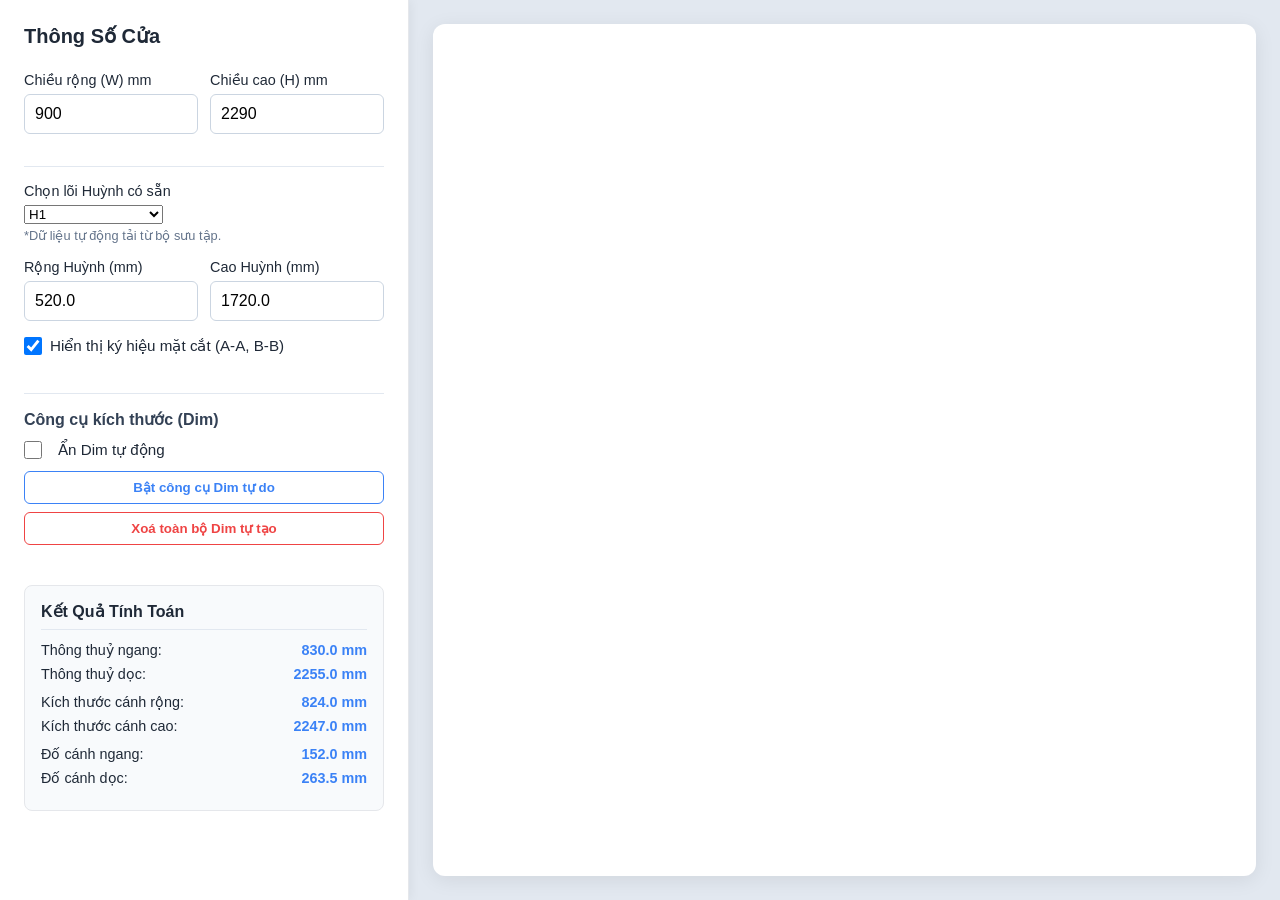
==== index.html @ 8b297b93 "Fix ReferenceError: drawDimGlobal is not defined" ====
<!DOCTYPE html>
<html lang="vi">
<head>
    <meta charset="UTF-8">
    <meta name="viewport" content="width=device-width, initial-scale=1.0">
    <title>Parametric 2D Door Drawing</title>
    <link rel="stylesheet" href="index.css">
</head>
<body>

    <div class="sidebar">
        <h1>Thông Số Cửa</h1>
        
        <div class="view-toggle" style="display: none;">
        </div>

        <div class="form-row">
            <div class="form-group">
                <label for="inputW">Chiều rộng (W) mm</label>
                <input type="number" id="inputW" value="900" min="500" max="2000" step="1">
            </div>
            <div class="form-group">
                <label for="inputH">Chiều cao (H) mm</label>
                <input type="number" id="inputH" value="2290" min="1800" max="3000" step="1">
            </div>
        </div>

        <hr style="border: 0; border-top: 1px solid #e2e8f0; margin: 16px 0;">
        
        <div class="form-group">
            <label for="selectFile">Chọn lõi Huỳnh có sẵn</label>
            <select id="selectFile">
                <option value="">-- Chọn lõi Huỳnh --</option>
            </select>
            <small style="color: #64748b; font-size: 0.8rem; display: block; margin-top: 4px;">
                *Dữ liệu tự động tải từ bộ sưu tập.
            </small>
        </div>

        <div class="form-row">
            <div class="form-group">
                <label for="inputHuynhW">Rộng Huỳnh (mm)</label>
                <input type="number" id="inputHuynhW" value="520" step="0.1">
            </div>
            <div class="form-group">
                <label for="inputHuynhH">Cao Huỳnh (mm)</label>
                <input type="number" id="inputHuynhH" value="1720" step="0.1">
            </div>
        </div>

        <div class="form-group">
            <label class="checkbox-label">
                <input type="checkbox" id="showSections" checked onchange="drawDoor()">
                Hiển thị ký hiệu mặt cắt (A-A, B-B)
            </label>
        </div>

        <div style="margin-top: 16px; border-top: 1px solid #e2e8f0; padding-top: 16px; margin-bottom: 16px;">
            <h3 style="margin-top: 0; font-size: 1rem; margin-bottom: 12px; color: #334155;">Công cụ kích thước (Dim)</h3>
            <div class="form-group" style="margin-bottom: 12px;">
                <label class="checkbox-label" style="display: flex; align-items: center; font-weight: normal;">
                    <input type="checkbox" id="hideAutoDim" onchange="drawDoor()" style="width: auto; margin-right: 8px;">
                    Ẩn Dim tự động
                </label>
            </div>
            <button id="btnDim" onclick="toggleDimMode()" style="width: 100%; padding: 8px; background: white; border: 1px solid var(--primary); color: var(--primary); border-radius: 6px; font-weight: 600; cursor: pointer; margin-bottom: 8px; transition: all 0.2s;">
                Bật công cụ Dim tự do
            </button>
            <button onclick="clearCustomDims()" style="width: 100%; padding: 8px; background: white; border: 1px solid #ef4444; color: #ef4444; border-radius: 6px; font-weight: 600; cursor: pointer; transition: all 0.2s;">
                Xoá toàn bộ Dim tự tạo
            </button>
            <small id="dimStatusText" style="display: none; color: #ef4444; margin-top: 8px; line-height: 1.4;">* Đang ở chế độ Dim.<br/>Tạm khóa kéo bản vẽ (Pan).<br/>Chuột lăn để Zoom bình thường.</small>
        </div>

        <div class="result-panel">
            <h3>Kết Quả Tính Toán</h3>
            
            <div class="result-item">
                <span>Thông thuỷ ngang:</span>
                <span id="resThongThuyW" class="result-value">-</span>
            </div>
            <div class="result-item" style="margin-bottom: 12px;">
                <span>Thông thuỷ dọc:</span>
                <span id="resThongThuyH" class="result-value">-</span>
            </div>

            <div class="result-item">
                <span>Kích thước cánh rộng:</span>
                <span id="resLeafW" class="result-value">-</span>
            </div>
            <div class="result-item" style="margin-bottom: 12px;">
                <span>Kích thước cánh cao:</span>
                <span id="resLeafH" class="result-value">-</span>
            </div>

            <div class="result-item">
                <span>Đố cánh ngang:</span>
                <span id="resDoNgang" class="result-value">-</span>
            </div>
            <div class="result-item">
                <span>Đố cánh dọc:</span>
                <span id="resDoDoc" class="result-value">-</span>
            </div>
        </div>
    </div>

    <div class="main-content">
        <div class="canvas-container">
            <svg id="doorSvg" xmlns="http://www.w3.org/2000/svg">
                <!-- SVG Content generated by JS -->
            </svg>
            
            <!-- Vùng ẩn để đo đạc bounding box của file SVG vừa upload -->
            <div id="hiddenSvgContainer">
                <svg id="measureSvg" xmlns="http://www.w3.org/2000/svg"></svg>
            </div>
        </div>
    </div>

    <script src="svgData.js"></script>
    <script>
        const CONSTANTS = {
            frameTop: 35,    
            frameSide: 35,
            leafGap: 3,
            paddingX: 200,
            paddingY: 200,
            frameDepth: 130,
            leafDepth: 50
        };

        let khungProcessedSvg = '';
        if (typeof svgData !== 'undefined' && svgData['KHUNG.svg']) {
            const text = decodeBase64Utf8(svgData['KHUNG.svg']);
            const parser = new DOMParser();
            const doc = parser.parseFromString(text, "image/svg+xml");
            const paths = doc.querySelectorAll('path');
            paths.forEach(p => {
                let d = p.getAttribute('d');
                if (d) {
                    khungProcessedSvg += `<path d="${d}" fill="none" stroke="#0ea5e9" stroke-width="1.5" vector-effect="non-scaling-stroke"/>\n`;
                }
            });
        }

        let currentPanelSvgContent = '';
        let originalBoundingBox = { x: 0, y: 0, width: 0, height: 0 };

        const drawDimGlobal = (x1, y1, x2, y2, text, textOffset, vertical = false) => {
            const tick = 10;
            let html = `<line class="dim-line" x1="${x1}" y1="${y1}" x2="${x2}" y2="${y2}" />`;
            if (vertical) {
                html += `<line class="dim-line" x1="${x1 - tick}" y1="${y1}" x2="${x1 + tick}" y2="${y1}" />`;
                html += `<line class="dim-line" x1="${x2 - tick}" y1="${y2}" x2="${x2 + tick}" y2="${y2}" />`;
                html += `<text class="dim-text-red" x="${x1 + textOffset}" y="${(y1 + y2)/2}" transform="rotate(-90 ${x1 + textOffset},${(y1 + y2)/2})">${text}</text>`;
            } else {
                html += `<line class="dim-line" x1="${x1}" y1="${y1 - tick}" x2="${x1}" y2="${y1 + tick}" />`;
                html += `<line class="dim-line" x1="${x2}" y1="${y2 - tick}" x2="${x2}" y2="${y2 + tick}" />`;
                html += `<text class="dim-text-red" x="${(x1 + x2)/2}" y="${y1 + textOffset}">${text}</text>`;
            }
            return html;
        };

        function decodeBase64Utf8(base64) {
            const binaryString = atob(base64);
            const bytes = new Uint8Array(binaryString.length);
            for (let i = 0; i < binaryString.length; i++) {
                bytes[i] = binaryString.charCodeAt(i);
            }
            return new TextDecoder('utf-8').decode(bytes);
        }

        const selectFile = document.getElementById('selectFile');
        if (typeof svgData !== 'undefined') {
            const sortedKeys = Object.keys(svgData).sort();
            for (let filename of sortedKeys) {
                if (filename === 'KHUNG.svg') continue; // Bỏ qua biên dạng khuôn, không nạp vào danh sách lõi
                const option = document.createElement('option');
                option.value = filename;
                option.textContent = filename.replace(/\.svg$/i, '');
                selectFile.appendChild(option);
            }
        }

        selectFile.addEventListener('change', function() {
            const filename = this.value;
            if (!filename || !svgData[filename]) return;

            const text = decodeBase64Utf8(svgData[filename]);
            const parser = new DOMParser();
            const doc = parser.parseFromString(text, "image/svg+xml");
            const svgNode = doc.querySelector('svg');
            
            if (svgNode) {
                currentPanelSvgContent = svgNode.innerHTML;
                
                const measureSvg = document.getElementById('measureSvg');
                measureSvg.innerHTML = currentPanelSvgContent;
                
                try {
                    const gElement = measureSvg.querySelector('g') || measureSvg;
                    const bbox = gElement.getBBox();
                        if (bbox && bbox.width > 0 && bbox.height > 0) {
                            originalBoundingBox = {
                                x: bbox.x,
                                y: bbox.y,
                                width: bbox.width,
                                height: bbox.height
                            };
                        }
                    } catch(err) {
                        console.warn("Lỗi tính bbox:", err);
                    }

                    let filenameWithoutExt = filename.replace(/\.svg$/i, '').trim();
                    let upperName = filenameWithoutExt.toUpperCase();
                    let parsedW = null;
                    let parsedH = null;

                    const matchWxH = filenameWithoutExt.match(/(\d+)\s*x\s*(\d+)/i);
                    
                    if (matchWxH) {
                        parsedW = parseFloat(matchWxH[1]);
                        parsedH = parseFloat(matchWxH[2]);
                    } else {
                        const dict = {
                            'H1 PHAY': { w: 260, h: 1720 },
                            'H1':      { w: 520, h: 1720 },
                            'H2':      { w: 520, h: 1720 },
                            'H3':      { w: 520, h: 1720 },
                            'H4':      { w: 520, h: 1720 },
                            'H4 PHAY': { w: 420, h: 1720 },
                            'H5':      { w: 520, h: 1720 },
                            'H6':      { w: 260, h: 1720 },
                            'H7':      { w: 520, h: 1720 },
                            'H8':      { w: 520, h: 1720 },
                            'TĐ':      { w: 520, h: 1720 }
                        };
                        
                        if (dict[upperName]) {
                            parsedW = dict[upperName].w;
                            parsedH = dict[upperName].h;
                        }
                        else if (upperName.startsWith('H9')) {
                            const matchW = upperName.match(/_(\d+)/) || upperName.match(/\s(\d+)/);
                            if (matchW) {
                                parsedW = parseFloat(matchW[1]);
                                parsedH = 1720;
                            }
                        }
                        
                        if (parsedW === null || parsedH === null) {
                            parsedW = originalBoundingBox.width;
                            parsedH = originalBoundingBox.height;
                        }
                    }

                    document.getElementById('inputHuynhW').value = parsedW.toFixed(1);
                    document.getElementById('inputHuynhH').value = parsedH.toFixed(1);

                    drawDoor();
                }
        });

        doorSvg.addEventListener('mousedown', (e) => {
            if (isDimMode) {
                const pt = getSvgPoint(e);
                if (dimState === 0) {
                    p1 = {x: pt.x, y: pt.y};
                    dimState = 1;
                } else if (dimState === 1) {
                    p2 = {x: pt.x, y: pt.y};
                    dimState = 2;
                } else if (dimState === 2) {
                    const ptOffset = getSvgPoint(e);
                    const isVertical = Math.abs(p2.y - p1.y) >= Math.abs(p2.x - p1.x);
                    let measuredValue = isVertical ? Math.abs(p2.y - p1.y) : Math.abs(p2.x - p1.x);
                    measuredValue = Math.round(measuredValue * 10) / 10;

                    const userText = prompt("Nhập nội dung hiển thị (để trống để dùng kích thước chuẩn):", measuredValue);
                    if (userText !== null) {
                        const finalTxt = userText.trim() === "" ? measuredValue.toString() : userText;
                        let offsetValue;
                        if (isVertical) {
                            const lineX = (p1.x + p2.x)/2;
                            offsetValue = ptOffset.x - lineX;
                        } else {
                            const lineY = (p1.y + p2.y)/2;
                            offsetValue = ptOffset.y - lineY;
                        }

                        customDims.push({
                            x1: p1.x, y1: p1.y,
                            x2: p2.x, y2: p2.y,
                            text: finalTxt,
                            textOffset: offsetValue,
                            vertical: isVertical
                        });
                        localStorage.setItem('customDims', JSON.stringify(customDims));
                    }
                    
                    dimState = 0;
                    drawDoor(); 
                }
                return;
            }

            isPanning = true;
            startPanX = e.clientX;
            startPanY = e.clientY;
            doorSvg.style.cursor = 'grabbing';
        });

        doorSvg.addEventListener('mousemove', (e) => {
            if (isDimMode) {
                if (dimState === 1) {
                    const pt = getSvgPoint(e);
                    drawDoor(true);
                    const tempHtml = `<line x1="${p1.x}" y1="${p1.y}" x2="${pt.x}" y2="${pt.y}" stroke="#ef4444" stroke-width="1.5" stroke-dasharray="5,5"/>`;
                    doorSvg.insertAdjacentHTML('beforeend', tempHtml);
                } else if (dimState === 2) {
                    const pt = getSvgPoint(e);
                    const isVertical = Math.abs(p2.y - p1.y) >= Math.abs(p2.x - p1.x);
                    let measuredValue = isVertical ? Math.abs(p2.y - p1.y) : Math.abs(p2.x - p1.x);
                    measuredValue = Math.round(measuredValue * 10) / 10;
                    
                    let offsetValue;
                    if (isVertical) {
                        const lineX = (p1.x + p2.x)/2;
                        offsetValue = pt.x - lineX;
                    } else {
                        const lineY = (p1.y + p2.y)/2;
                        offsetValue = pt.y - lineY;
                    }
                    
                    drawDoor(true);
                    const tempHtml = drawDimGlobal(p1.x, p1.y, p2.x, p2.y, measuredValue, offsetValue, isVertical);
                    doorSvg.insertAdjacentHTML('beforeend', tempHtml);
                }
                return;
            }

            if (!isPanning) return;
            e.preventDefault();
            const rect = doorSvg.getBoundingClientRect();
            const ratio = Math.max(vbW / rect.width, vbH / rect.height);
            const dx = (e.clientX - startPanX) * ratio;
            const dy = (e.clientY - startPanY) * ratio;
            
            vbX -= dx;
            vbY -= dy;
            doorSvg.setAttribute('viewBox', `${vbX} ${vbY} ${vbW} ${vbH}`);
            
            startPanX = e.clientX;
            startPanY = e.clientY;
        });

        window.addEventListener('mouseup', () => {
            if (isPanning) {
                isPanning = false;
                doorSvg.style.cursor = 'grab';
            }
        });

        doorSvg.addEventListener('wheel', (e) => {
            e.preventDefault();
            const zoomSensitivity = 0.1;
            const delta = e.deltaY > 0 ? 1 : -1; 
            
            const rect = doorSvg.getBoundingClientRect();
            const ratio = Math.max(vbW / rect.width, vbH / rect.height);
            
            const mouseX = vbX + (e.clientX - rect.left) * ratio;
            const mouseY = vbY + (e.clientY - rect.top) * ratio;
            
            const zoomFactor = 1 + delta * zoomSensitivity;
            const newVbW = vbW * zoomFactor;
            const newVbH = vbH * zoomFactor;
            
            if (newVbW > 100 && newVbW < 20000) {
                vbX = mouseX - (mouseX - vbX) * zoomFactor;
                vbY = mouseY - (mouseY - vbY) * zoomFactor;
                vbW = newVbW;
                vbH = newVbH;
                doorSvg.setAttribute('viewBox', `${vbX} ${vbY} ${vbW} ${vbH}`);
            }
        }, { passive: false });

        doorSvg.addEventListener('dblclick', () => {
            const W = parseFloat(document.getElementById('inputW').value) || 0;
            const H = parseFloat(document.getElementById('inputH').value) || 0;
            const canvasW = W + CONSTANTS.paddingX * 2 + 400 + CONSTANTS.frameDepth;
            const canvasH = H + CONSTANTS.paddingY * 2 + 400 + CONSTANTS.frameDepth;
            vbX = 0;
            vbY = 0;
            vbW = canvasW;
            vbH = canvasH;
            doorSvg.setAttribute('viewBox', `${vbX} ${vbY} ${vbW} ${vbH}`);
        });

        function drawDoor(isPreview = false) {
            const W = parseFloat(document.getElementById('inputW').value) || 0;
            const H = parseFloat(document.getElementById('inputH').value) || 0;
            const huynhWidth = parseFloat(document.getElementById('inputHuynhW').value) || 0;
            const huynhHeight = parseFloat(document.getElementById('inputHuynhH').value) || 0;
            const hideAutoDim = document.getElementById('hideAutoDim')?.checked;

            if (W <= 0 || H <= 0 || huynhWidth <= 0 || huynhHeight <= 0) return;

            const { frameTop, frameSide, leafGap, paddingX, paddingY } = CONSTANTS;

            const thongThuyW = W - (frameSide * 2);
            const thongThuyH = H - frameTop;
            
            const leafW = thongThuyW - (leafGap * 2);
            const leafH = thongThuyH - leafGap - 5; 
            
            const doCanhNgang = (leafW - huynhWidth) / 2;
            const doCanhDoc = (leafH - huynhHeight) / 2;

            document.getElementById('resThongThuyW').innerText = thongThuyW.toFixed(1) + ' mm';
            document.getElementById('resThongThuyH').innerText = thongThuyH.toFixed(1) + ' mm';
            document.getElementById('resLeafW').innerText = leafW.toFixed(1) + ' mm';
            document.getElementById('resLeafH').innerText = leafH.toFixed(1) + ' mm';
            document.getElementById('resDoNgang').innerText = doCanhNgang.toFixed(1) + ' mm';
            document.getElementById('resDoDoc').innerText = doCanhDoc.toFixed(1) + ' mm';

            const svg = document.getElementById('doorSvg');
            if(!isPreview) svg.innerHTML = '';
            
            const startX = paddingX;
            const startY = paddingY;
            let content = '';

            let bboxW = originalBoundingBox.width;
            let bboxH = originalBoundingBox.height;
            if (bboxW === 0 || bboxH === 0) {
                bboxW = 221.29; 
                bboxH = 722.324; 
            }
            
            const scaleX = huynhWidth / bboxW;
            const scaleY = huynhHeight / bboxH;
            
            const leafX = startX + frameSide + leafGap;
            const leafY = startY + frameTop + leafGap;
            const h1TargetX = leafX + doCanhNgang;
            const h1TargetY = leafY + doCanhDoc;

                content += `<rect class="door-fill" x="${startX}" y="${startY}" width="${frameSide}" height="${H}" />`;
                content += `<rect class="door-fill" x="${startX + W - frameSide}" y="${startY}" width="${frameSide}" height="${H}" />`;
                content += `<rect class="door-fill" x="${startX + frameSide}" y="${startY}" width="${W - frameSide * 2}" height="${frameTop}" />`;

                content += `<rect class="door-fill" x="${leafX}" y="${leafY}" width="${leafW}" height="${leafH}" />`;

                content += `
                    <g class="panel-core" transform="translate(${h1TargetX}, ${h1TargetY}) scale(${scaleX}, ${scaleY}) translate(${-originalBoundingBox.x}, ${-originalBoundingBox.y})">
                        ${currentPanelSvgContent}
                    </g>
                `;

                const drawDimBlue = (x1, y1, x2, y2, text, textX, textY, horizontal = true) => {
                    const tickLen = 10;
                    let t1x1, t1y1, t1x2, t1y2, t2x1, t2y1, t2x2, t2y2;
                    if(horizontal) {
                        t1x1 = x1; t1y1 = y1 - tickLen; t1x2 = x1; t1y2 = y1 + tickLen;
                        t2x1 = x2; t2y1 = y2 - tickLen; t2x2 = x2; t2y2 = y2 + tickLen;
                    } else {
                        t1x1 = x1 - tickLen; t1y1 = y1; t1x2 = x1 + tickLen; t1y2 = y1;
                        t2x1 = x2 - tickLen; t2y1 = y2; t2x2 = x2 + tickLen; t2y2 = y2;
                    }
                    
                    return `
                        <line class="dim-line-blue" x1="${x1}" y1="${y1}" x2="${x2}" y2="${y2}" />
                        <line class="dim-line-blue" x1="${t1x1}" y1="${t1y1}" x2="${t1x2}" y2="${t1y2}" />
                        <line class="dim-line-blue" x1="${t2x1}" y1="${t2y1}" x2="${t2x2}" y2="${t2y2}" />
                        <rect x="${textX - 30}" y="${textY - 15}" width="60" height="30" fill="white" opacity="0.9" rx="4"/>
                        <text class="dim-text-blue" x="${textX}" y="${textY}">${text}</text>
                    `;
                };

            if (!hideAutoDim) {
                const dimOffset = 50;
                content += `
                    <line class="dim-line" x1="${startX}" y1="${startY - dimOffset - 10}" x2="${startX}" y2="${startY}" />
                    <line class="dim-line" x1="${startX + W}" y1="${startY - dimOffset - 10}" x2="${startX + W}" y2="${startY}" />
                    <line class="dim-line" x1="${startX}" y1="${startY - dimOffset}" x2="${startX + W}" y2="${startY - dimOffset}" />
                    <text class="dim-text-red" x="${startX + W/2}" y="${startY - dimOffset - 10}">W = ${W}</text>
                `;

                content += `
                    <line class="dim-line" x1="${startX - dimOffset - 10}" y1="${startY}" x2="${startX}" y2="${startY}" />
                    <line class="dim-line" x1="${startX - dimOffset - 10}" y1="${startY + H}" x2="${startX}" y2="${startY + H}" />
                    <line class="dim-line" x1="${startX - dimOffset}" y1="${startY}" x2="${startX - dimOffset}" y2="${startY + H}" />
                    <text class="dim-text-red" x="${startX - dimOffset - 25}" y="${startY + H/2}" transform="rotate(-90 ${startX - dimOffset - 25},${startY + H/2})">H = ${H}</text>
                `;
            }

                const cy = leafY + leafH/2;
                content += drawDimBlue(
                    leafX, cy, 
                    leafX + doCanhNgang, cy, 
                    doCanhNgang.toFixed(1), 
                    leafX + doCanhNgang/2, cy,
                    true
                );

                content += drawDimBlue(
                    leafX + leafW - doCanhNgang, cy, 
                    leafX + leafW, cy, 
                    doCanhNgang.toFixed(1), 
                    leafX + leafW - doCanhNgang/2, cy,
                    true
                );

                const cx = leafX + leafW/2;
                content += drawDimBlue(
                    cx, leafY, 
                    cx, leafY + doCanhDoc, 
                    doCanhDoc.toFixed(1), 
                    cx, leafY + doCanhDoc/2,
                    false
                );

                content += drawDimBlue(
                    cx, leafY + leafH - doCanhDoc, 
                    cx, leafY + leafH, 
                    doCanhDoc.toFixed(1), 
                    cx, leafY + leafH - doCanhDoc/2,
                    false
                );

                // TÙY CHỌN VẼ KÝ HIỆU MẶT CẮT (A-A, B-B)
                const showSections = document.getElementById('showSections') ? document.getElementById('showSections').checked : false;
                if (showSections) {
                    const vCutX = startX + W * 0.35; // Cắt dọc ở 35% từ bên trái (cắt qua phần cánh và huỳnh)
                    const vCutY1 = startY - 40;
                    const vCutY2 = startY + H + 40;
                    
                    const hCutY = startY + H * 0.5; // Cắt ngang chính giữa cửa
                    const hCutX1 = startX - 100; // Để vượt ra ngoài đường kích thước H (-60)
                    const hCutX2 = startX + W + 60;

                    content += `
                        <!-- Dường cắt dọc (A-A) -->
                        <line class="section-line" x1="${vCutX}" y1="${vCutY1}" x2="${vCutX}" y2="${vCutY2}" />
                        
                        <!-- Mũi tên trên (cắt dọc) -->
                        <line class="section-line-solid" x1="${vCutX}" y1="${vCutY1}" x2="${vCutX}" y2="${vCutY1 + 20}" />
                        <line class="section-line-solid" x1="${vCutX}" y1="${vCutY1}" x2="${vCutX - 35}" y2="${vCutY1}" />
                        <polygon class="section-arrow" points="${vCutX-35},${vCutY1} ${vCutX-20},${vCutY1-6} ${vCutX-20},${vCutY1+6}" />
                        <text class="section-text" x="${vCutX-15}" y="${vCutY1-15}">A</text>
                        
                        <!-- Mũi tên dưới (cắt dọc) -->
                        <line class="section-line-solid" x1="${vCutX}" y1="${vCutY2}" x2="${vCutX}" y2="${vCutY2 - 20}" />
                        <line class="section-line-solid" x1="${vCutX}" y1="${vCutY2}" x2="${vCutX - 35}" y2="${vCutY2}" />
                        <polygon class="section-arrow" points="${vCutX-35},${vCutY2} ${vCutX-20},${vCutY2-6} ${vCutX-20},${vCutY2+6}" />
                        <text class="section-text" x="${vCutX-15}" y="${vCutY2+30}">A</text>

                        <!-- Đường cắt ngang (B-B) -->
                        <line class="section-line" x1="${hCutX1}" y1="${hCutY}" x2="${hCutX2}" y2="${hCutY}" />
                        
                        <!-- Mũi tên trái (cắt ngang) -->
                        <line class="section-line-solid" x1="${hCutX1}" y1="${hCutY}" x2="${hCutX1 + 20}" y2="${hCutY}" />
                        <line class="section-line-solid" x1="${hCutX1}" y1="${hCutY}" x2="${hCutX1}" y2="${hCutY + 35}" />
                        <polygon class="section-arrow" points="${hCutX1},${hCutY+35} ${hCutX1-6},${hCutY+20} ${hCutX1+6},${hCutY+20}" />
                        <text class="section-text" x="${hCutX1-20}" y="${hCutY+20}">B</text>
                        
                        <!-- Mũi tên phải (cắt ngang) -->
                        <line class="section-line-solid" x1="${hCutX2}" y1="${hCutY}" x2="${hCutX2 - 20}" y2="${hCutY}" />
                        <line class="section-line-solid" x1="${hCutX2}" y1="${hCutY}" x2="${hCutX2}" y2="${hCutY + 35}" />
                        <polygon class="section-arrow" points="${hCutX2},${hCutY+35} ${hCutX2-6},${hCutY+20} ${hCutX2+6},${hCutY+20}" />
                        <text class="section-text" x="${hCutX2+20}" y="${hCutY+20}">B</text>
                    `;
                }
            
            // Vẽ thêm 2 mặt cắt bên cạnh và bên dưới
            content += drawSections(W, H, hideAutoDim);

            // Vẽ Custom Dims
            for (let dim of customDims) {
                content += drawDimGlobal(dim.x1, dim.y1, dim.x2, dim.y2, dim.text, dim.textOffset, dim.vertical);
            }

            // Chỉ cập nhật viewBox nếu không phải đang vẽ preview Dim
            if (!isPreview) {
                const canvasW = W + CONSTANTS.paddingX * 2 + 400 + CONSTANTS.frameDepth;
                const canvasH = H + CONSTANTS.paddingY * 2 + 400 + CONSTANTS.frameDepth;
                
                if (vbW === 0 || vbH === 0) {
                    vbX = 0;
                    vbY = 0;
                    vbW = canvasW;
                    vbH = canvasH;
                }
                svg.setAttribute('viewBox', `${vbX} ${vbY} ${vbW} ${vbH}`);
            }
            svg.innerHTML = content;
        }

        function drawSections(W, H, hideAutoDim) {
            let content = '';
            
            const t = 1.5; 
            const fW = CONSTANTS.frameSide; 
            const fT = CONSTANTS.frameTop;  
            const fD = CONSTANTS.frameDepth; 
            const gap = CONSTANTS.leafGap; 
            const leafD = CONSTANTS.leafDepth; 
            const bottomGap = 5; 

            // Thông số tính toán từ KHUNG.svg
            const fW_front = 22.26; // Độ dày mép trong mặt trước
            const rD = 74.69; // Chiều sâu hèm từ mặt sau
            const rW = 12.74; // Độ sâu bậc hèm (rabbet step)

            const getFramePath = (x, y, mode) => {
                const scaleX = fD / 4.494;
                const scaleY = fW / 1.676;
                const origX = 145.911;
                const origY = 398.236;
                
                let matrix = '';
                if (mode === 'left') {
                    matrix = `matrix(0, ${scaleX}, ${scaleY}, 0, ${x}, ${y})`;
                } else if (mode === 'right') {
                    matrix = `matrix(0, ${scaleX}, ${-scaleY}, 0, ${x + fW}, ${y})`;
                } else if (mode === 'top') {
                    matrix = `matrix(${scaleX}, 0, 0, ${scaleY}, ${x}, ${y})`;
                }
                
                return `<g transform="${matrix} translate(${-origX}, ${-origY})">${khungProcessedSvg}</g>`;
            };

            const getHollowRect = (x, y, w, h) => {
                let html = '';
                html += `<rect x="${x}" y="${y}" width="${w}" height="${h}" fill="#f8fafc" stroke="#0ea5e9" stroke-width="1.5"/>`;
                html += `<rect x="${x+t}" y="${y+t}" width="${w-2*t}" height="${h-2*t}" fill="none" stroke="#0ea5e9" stroke-width="1.5"/>`;
                return html;
            };

            // --- BẢN VẼ MẶT CẮT NGANG (B-B) (Hình chiếu bằng) ---
            const startX = CONSTANTS.paddingX;
            const startY = CONSTANTS.paddingY + H + 250;
            
            // Khuôn trái
            content += getFramePath(startX, startY, 'left');
            // Khuôn phải
            content += getFramePath(startX + W - fW, startY, 'right');
            
            // Cánh
            // Mép mặt trước của khuôn là fW_front. Khoảng cách (gap) 3mm tính từ fW_front.
            const leafX = startX + fW_front + gap;
            const leafW = W - fW_front*2 - gap*2;
            const leafY = startY + fD - leafD; // Cánh phẳng với mặt trước khuôn (y + fD)
            content += getHollowRect(leafX, leafY, leafW, leafD);

            // Dim Mặt cắt ngang
            if (!hideAutoDim) {
                content += drawDimGlobal(startX, startY - 30, startX + W, startY - 30, W, -15);
                content += drawDimGlobal(startX + fW, startY + fD + 30, startX + W - fW, startY + fD + 30, (W - fW*2).toFixed(1), 15); // Thông thuỷ
                content += drawDimGlobal(leafX, leafY + leafD + 60, leafX + leafW, leafY + leafD + 60, leafW.toFixed(1), 15); // Chiều rộng cánh
            }

            // --- BẢN VẼ MẶT CẮT DỌC (A-A) (Hình chiếu cạnh) ---
            const vStartX = CONSTANTS.paddingX + W + 250;
            const vStartY = CONSTANTS.paddingY; 

            // Khuôn trên
            content += getFramePath(vStartX, vStartY, 'top');
            
            // Cánh
            const vLeafY = vStartY + fW_front + gap;
            const vLeafH = H - fW_front - gap - bottomGap; // Trừ khe hở dưới chân 5mm
            const vLeafX = vStartX + fD - leafD; // Bằng mặt khuôn phía trước
            content += getHollowRect(vLeafX, vLeafY, leafD, vLeafH);

            // Nền đất
            content += `<line x1="${vStartX - 50}" y1="${vStartY + H}" x2="${vStartX + fD + 50}" y2="${vStartY + H}" stroke="#94a3b8" stroke-width="3"/>`;

            // Dim Mặt cắt dọc
            if (!hideAutoDim) {
                content += drawDimGlobal(vStartX - 30, vStartY, vStartX - 30, vStartY + H, H, -15, true);
                content += drawDimGlobal(vStartX + fD + 30, vStartY + fT, vStartX + fD + 30, vStartY + H, (H - fT).toFixed(1), 15, true); // Thông thuỷ
                content += drawDimGlobal(vStartX + fD + 60, vLeafY, vStartX + fD + 60, vLeafY + vLeafH, vLeafH.toFixed(1), 15, true); // Chiều cao cánh
            }

            // Tiêu đề
            content += `<text x="${startX + W/2}" y="${startY + fD + 100}" text-anchor="middle" font-family="monospace" font-size="20" font-weight="bold" fill="#64748b">MẶT CẮT NGANG B-B</text>`;
            content += `<text x="${vStartX + fD/2}" y="${vStartY + H + 80}" text-anchor="middle" font-family="monospace" font-size="20" font-weight="bold" fill="#64748b">MẶT CẮT DỌC A-A</text>`;

            return content;
        }


        if (document.getElementById('btn3D')) {
            document.getElementById('btn3D').addEventListener('click', () => {
                currentViewMode = '3D';
                document.getElementById('btn3D').classList.add('active');
                document.getElementById('btn2D').classList.remove('active');
                drawDoor();
            });
        }

        document.getElementById('inputW').addEventListener('input', drawDoor);
        document.getElementById('inputH').addEventListener('input', drawDoor);
        document.getElementById('inputHuynhW').addEventListener('input', drawDoor);
        document.getElementById('inputHuynhH').addEventListener('input', drawDoor);
        if (document.getElementById('showSections')) {
            document.getElementById('showSections').addEventListener('change', drawDoor);
        }

        if (typeof svgData !== 'undefined' && svgData['H1.svg']) {
            selectFile.value = 'H1.svg';
            selectFile.dispatchEvent(new Event('change'));
        } else {
            drawDoor();
        }
    </script>
</body>
</html>
---- index.css ----
:root {
    --bg-color: #f3f4f6;
    --panel-bg: #ffffff;
    --text-color: #1f2937;
    --primary: #3b82f6;
    --border-color: #e5e7eb;
    --door-stroke: #111827;
    --dim-red: #ef4444;
    --dim-blue: #3b82f6;
}

body {
    margin: 0;
    padding: 0;
    font-family: 'Segoe UI', Tahoma, Geneva, Verdana, sans-serif;
    background-color: var(--bg-color);
    color: var(--text-color);
    display: flex;
    height: 100vh;
    overflow: hidden;
}

.sidebar {
    width: 360px;
    background-color: var(--panel-bg);
    border-right: 1px solid var(--border-color);
    padding: 24px;
    box-shadow: 2px 0 10px rgba(0,0,0,0.05);
    display: flex;
    flex-direction: column;
    z-index: 10;
    overflow-y: auto;
}

.sidebar h1 {
    font-size: 1.25rem;
    margin-top: 0;
    margin-bottom: 24px;
    font-weight: 600;
}

.view-toggle {
    display: flex;
    gap: 8px;
    margin-bottom: 20px;
}
.view-toggle button {
    flex: 1;
    padding: 10px;
    background: #f8fafc;
    border: 1px solid #cbd5e1;
    border-radius: 6px;
    cursor: pointer;
    font-weight: 600;
    color: #475569;
    transition: all 0.2s;
}
.view-toggle button.active {
    background: var(--primary);
    color: #fff;
    border-color: var(--primary);
}

.form-group {
    margin-bottom: 16px;
}

.form-row {
    display: flex;
    gap: 12px;
}

.form-row .form-group {
    flex: 1;
}

.form-group label {
    display: block;
    margin-bottom: 6px;
    font-weight: 500;
    font-size: 0.9rem;
}

.form-group input[type="number"], .form-group input[type="file"] {
    width: 100%;
    padding: 10px;
    border: 1px solid #cbd5e1;
    border-radius: 6px;
    font-size: 1rem;
    box-sizing: border-box;
    transition: border-color 0.2s;
}

.form-group input[type="file"] {
    font-size: 0.85rem;
    padding: 8px;
}

.form-group input:focus {
    outline: none;
    border-color: var(--primary);
    box-shadow: 0 0 0 3px rgba(59, 130, 246, 0.1);
}

.result-panel {
    margin-top: 24px;
    background: #f8fafc;
    border: 1px solid var(--border-color);
    border-radius: 8px;
    padding: 16px;
}

.result-panel h3 {
    margin-top: 0;
    font-size: 1rem;
    margin-bottom: 12px;
    padding-bottom: 8px;
    border-bottom: 1px solid #e2e8f0;
}

.result-item {
    display: flex;
    justify-content: space-between;
    margin-bottom: 8px;
    font-size: 0.9rem;
}

.result-value {
    font-weight: 600;
    color: var(--primary);
}

.main-content {
    flex: 1;
    display: flex;
    justify-content: center;
    align-items: center;
    padding: 24px;
    background-color: #e2e8f0;
    overflow: auto;
}

.canvas-container {
    background-color: var(--panel-bg);
    border-radius: 12px;
    box-shadow: 0 4px 20px rgba(0,0,0,0.08);
    width: 100%;
    height: 100%;
    display: flex;
    justify-content: center;
    align-items: center;
    overflow: hidden;
    padding: 20px;
    box-sizing: border-box;
    position: relative;
}

svg {
    width: 100%;
    height: 100%;
}

.door-line {
    stroke: var(--door-stroke);
    stroke-width: 2;
    fill: none;
    stroke-linejoin: round;
}

.door-fill {
    fill: #fdfbf7;
    stroke: var(--door-stroke);
    stroke-width: 2;
}

.dim-line-red {
    stroke: var(--dim-red);
    stroke-width: 1.5;
    fill: none;
}

.dim-text-red {
    fill: var(--dim-red);
    font-size: 32px;
    font-weight: 600;
    text-anchor: middle;
}

.dim-line-blue {
    stroke: var(--dim-blue);
    stroke-width: 1.5;
    stroke-dasharray: 6 4;
    fill: none;
}

.dim-text-blue {
    fill: var(--dim-blue);
    font-size: 24px;
    font-weight: 600;
    text-anchor: middle;
    dominant-baseline: middle;
}

.panel-core path, .panel-core polygon, .panel-core rect, .panel-core line, .panel-core circle {
    stroke: var(--door-stroke) !important;
    stroke-width: 2 !important;
    fill: none !important;
    vector-effect: non-scaling-stroke;
}

.section-line {
    stroke: var(--dim-red);
    stroke-width: 1.5;
    stroke-dasharray: 20 8 4 8;
    fill: none;
}

.section-line-solid {
    stroke: var(--dim-red);
    stroke-width: 2.5;
    fill: none;
}

.section-arrow {
    fill: var(--dim-red);
}

.section-text {
    fill: var(--dim-red);
    font-size: 24px;
    font-weight: bold;
    text-anchor: middle;
    font-family: 'Segoe UI', Tahoma, sans-serif;
}

.checkbox-label {
    display: flex !important;
    align-items: center;
    gap: 8px;
    cursor: pointer;
    font-weight: 500;
    font-size: 0.95rem !important;
}

.checkbox-label input {
    width: 18px !important;
    height: 18px;
    margin: 0;
    cursor: pointer;
}

/* Hidden SVG for measuring bounding box */
#hiddenSvgContainer {
    position: absolute;
    visibility: hidden;
    pointer-events: none;
    width: 0;
    height: 0;
    overflow: hidden;
}
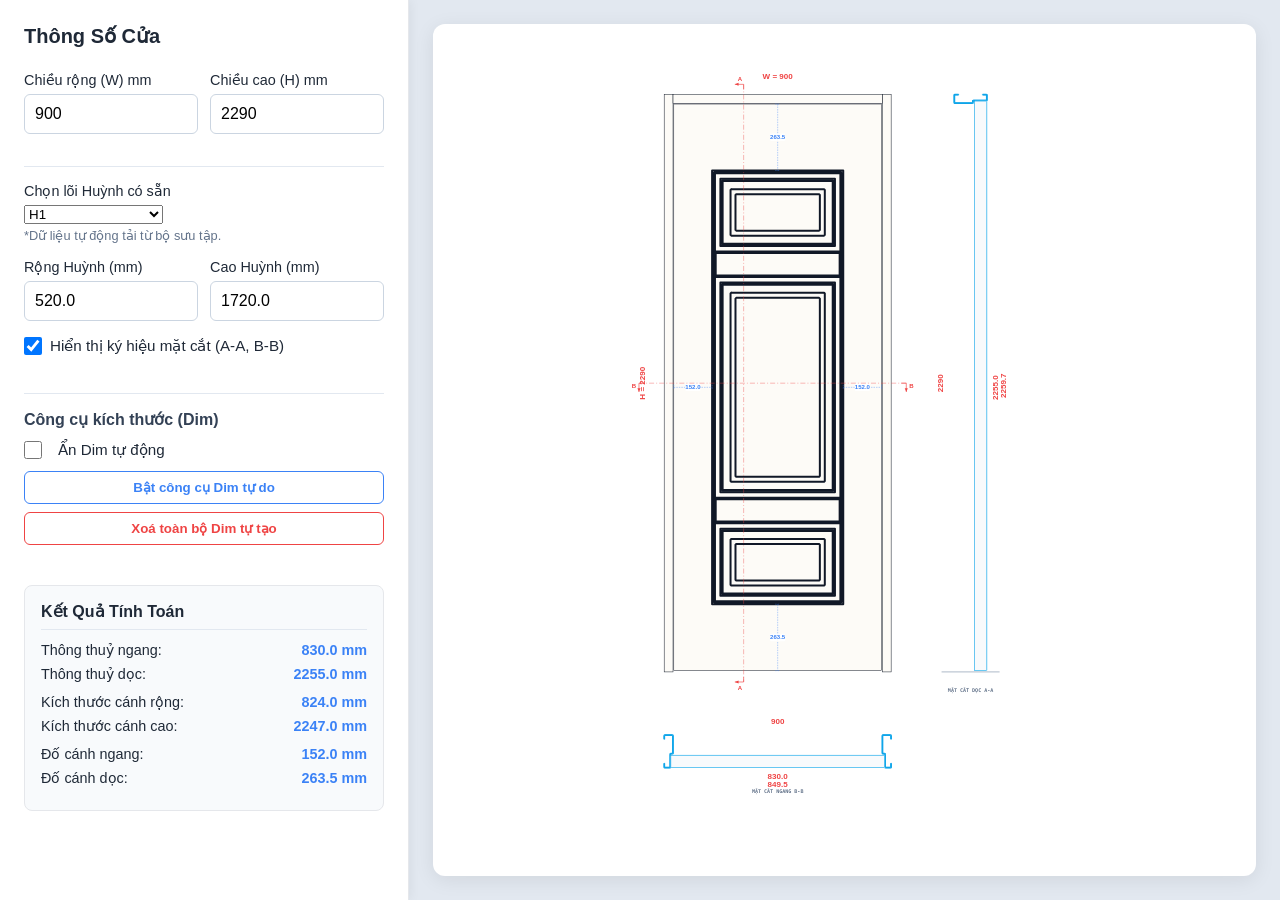
==== commit c9d50f0c: "Fix missing global state variables for dim and pan" ====
--- a/index.html
+++ b/index.html
@@ -3,8 +3,17 @@
 <head>
     <meta charset="UTF-8">
     <meta name="viewport" content="width=device-width, initial-scale=1.0">
-    <title>Parametric 2D Door Drawing</title>
+    <title>Parametric Door - 2D Web App</title>
     <link rel="stylesheet" href="index.css">
+    <script>
+        window.onerror = function(msg, url, lineNo, columnNo, error) {
+            const errDiv = document.createElement('div');
+            errDiv.style = "position:absolute; z-index:9999; top: 10px; left: 10px; background: rgba(255,0,0,0.9); color: white; padding: 20px; font-size: 18px; border-radius: 8px; max-width: 80%; word-wrap: break-word;";
+            errDiv.innerHTML = `<strong>Lỗi JavaScript:</strong><br>${msg}<br>Tại dòng: ${lineNo}<br><pre>${error && error.stack ? error.stack : ''}</pre>`;
+            document.body.appendChild(errDiv);
+            return false;
+        };
+    </script>
 </head>
 <body>
 
@@ -145,6 +154,19 @@
 
         let currentPanelSvgContent = '';
         let originalBoundingBox = { x: 0, y: 0, width: 0, height: 0 };
+        
+        // --- State Variables ---
+        let isDimMode = false;
+        let dimState = 0; // 0: chờ click 1, 1: chờ click 2, 2: chờ click offset
+        let p1 = null;
+        let p2 = null;
+        let customDims = JSON.parse(localStorage.getItem('customDims')) || [];
+        
+        let isPanning = false;
+        let startPanX = 0;
+        let startPanY = 0;
+        let vbX = 0, vbY = 0, vbW = 0, vbH = 0;
+        // -----------------------
 
         const drawDimGlobal = (x1, y1, x2, y2, text, textOffset, vertical = false) => {
             const tick = 10;
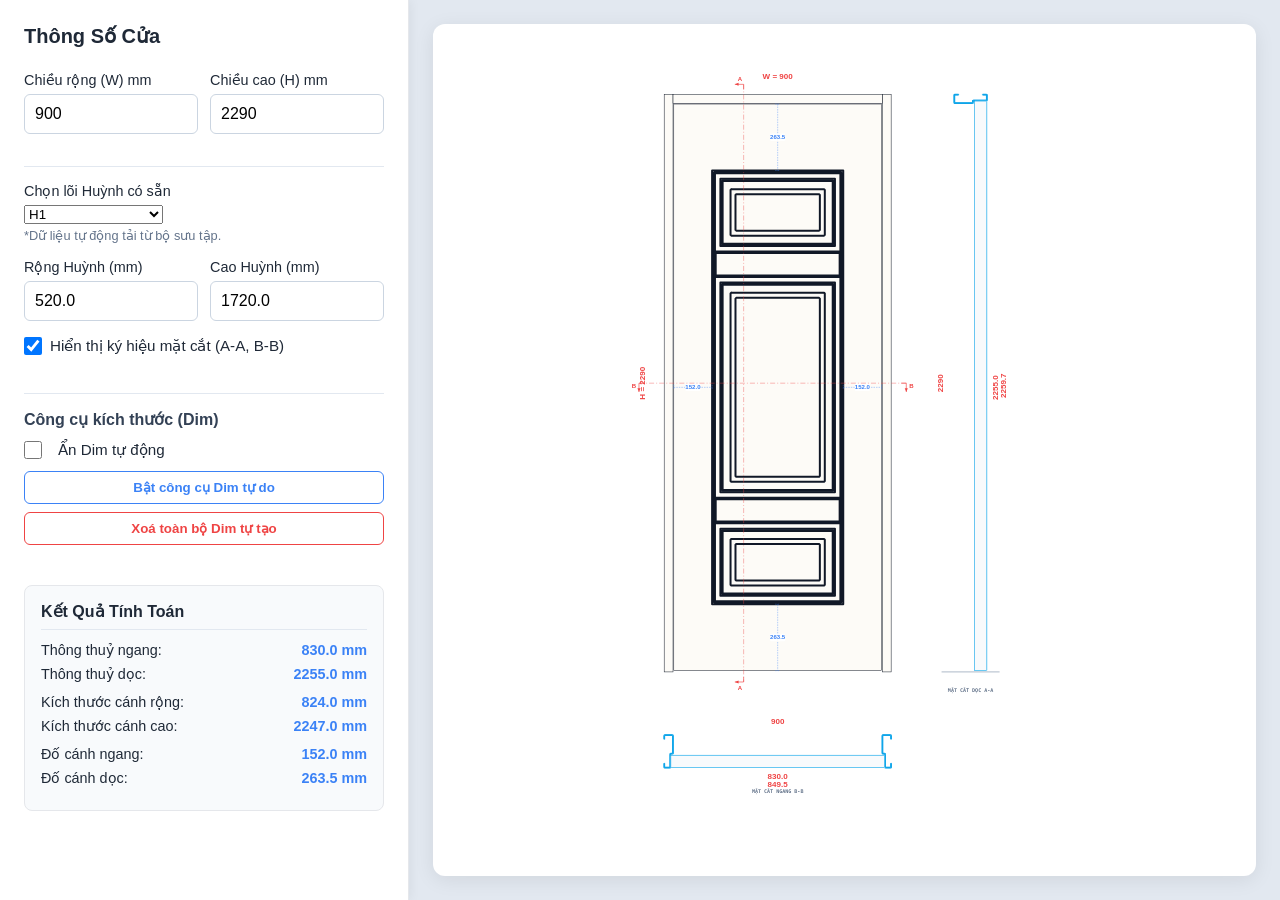
==== commit c19ff2e6: "Add missing toggleDimMode and related functions" ====
--- a/index.html
+++ b/index.html
@@ -732,6 +732,45 @@
             document.getElementById('showSections').addEventListener('change', drawDoor);
         }
 
+        function toggleDimMode() {
+            isDimMode = !isDimMode;
+            const btn = document.getElementById('btnDim');
+            const statusText = document.getElementById('dimStatusText');
+            if (isDimMode) {
+                btn.style.background = 'var(--primary)';
+                btn.style.color = 'white';
+                btn.innerText = 'Đang bật Dim... (Click điểm đầu)';
+                statusText.style.display = 'block';
+                const doorSvg = document.getElementById('doorSvg');
+                doorSvg.style.cursor = 'crosshair';
+                dimState = 0;
+            } else {
+                btn.style.background = 'white';
+                btn.style.color = 'var(--primary)';
+                btn.innerText = 'Bật công cụ Dim tự do';
+                statusText.style.display = 'none';
+                const doorSvg = document.getElementById('doorSvg');
+                doorSvg.style.cursor = 'grab';
+                drawDoor(); // Xoá các đường preview đứt nét
+            }
+        }
+
+        function clearCustomDims() {
+            if (confirm("Bạn có chắc muốn xoá toàn bộ Dim tự tạo không?")) {
+                customDims = [];
+                localStorage.setItem('customDims', JSON.stringify(customDims));
+                drawDoor();
+            }
+        }
+
+        function getSvgPoint(evt) {
+            const doorSvg = document.getElementById('doorSvg');
+            const pt = doorSvg.createSVGPoint();
+            pt.x = evt.clientX;
+            pt.y = evt.clientY;
+            return pt.matrixTransform(doorSvg.getScreenCTM().inverse());
+        }
+
         if (typeof svgData !== 'undefined' && svgData['H1.svg']) {
             selectFile.value = 'H1.svg';
             selectFile.dispatchEvent(new Event('change'));
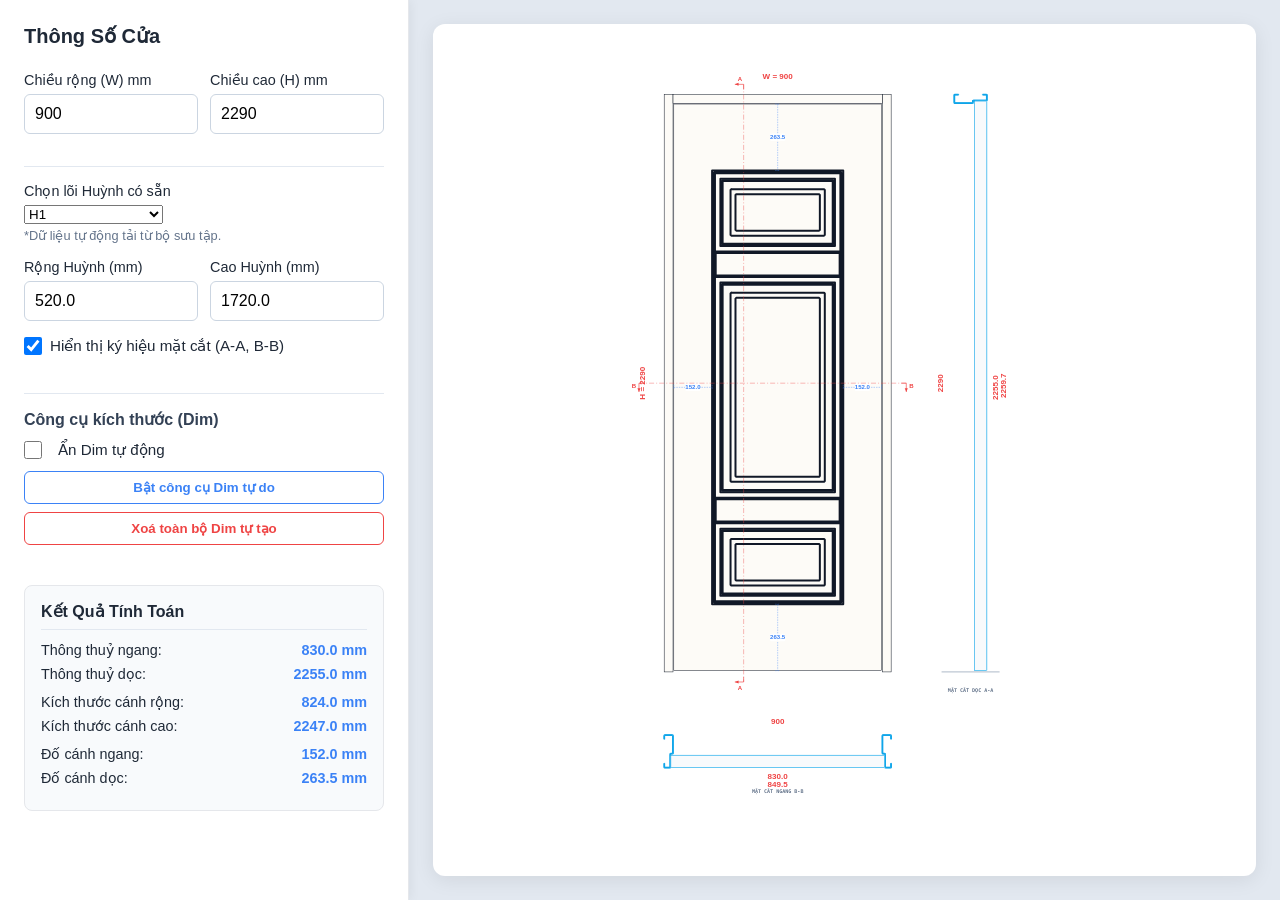
==== commit 74d7c330: "Add ESC key listener to exit Dim mode" ====
--- a/index.html
+++ b/index.html
@@ -771,6 +771,12 @@
             return pt.matrixTransform(doorSvg.getScreenCTM().inverse());
         }
 
+        window.addEventListener('keydown', (e) => {
+            if (e.key === 'Escape' && isDimMode) {
+                toggleDimMode();
+            }
+        });
+
         if (typeof svgData !== 'undefined' && svgData['H1.svg']) {
             selectFile.value = 'H1.svg';
             selectFile.dispatchEvent(new Event('change'));
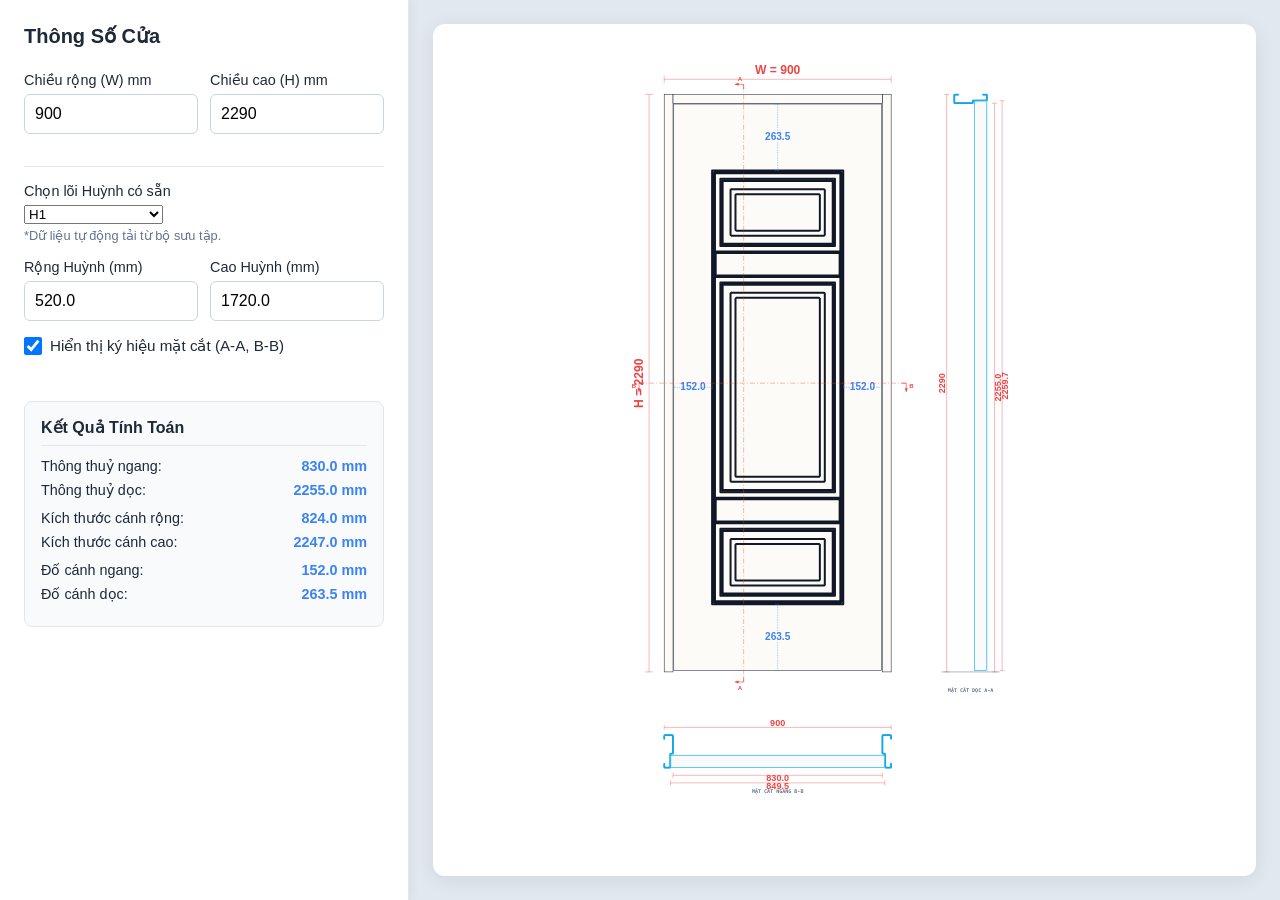
==== commit b4ad3d55: "Increase font size of section dimensions" ====
--- a/index.html
+++ b/index.html
@@ -3,17 +3,8 @@
 <head>
     <meta charset="UTF-8">
     <meta name="viewport" content="width=device-width, initial-scale=1.0">
-    <title>Parametric Door - 2D Web App</title>
+    <title>Parametric 2D Door Drawing</title>
     <link rel="stylesheet" href="index.css">
-    <script>
-        window.onerror = function(msg, url, lineNo, columnNo, error) {
-            const errDiv = document.createElement('div');
-            errDiv.style = "position:absolute; z-index:9999; top: 10px; left: 10px; background: rgba(255,0,0,0.9); color: white; padding: 20px; font-size: 18px; border-radius: 8px; max-width: 80%; word-wrap: break-word;";
-            errDiv.innerHTML = `<strong>Lỗi JavaScript:</strong><br>${msg}<br>Tại dòng: ${lineNo}<br><pre>${error && error.stack ? error.stack : ''}</pre>`;
-            document.body.appendChild(errDiv);
-            return false;
-        };
-    </script>
 </head>
 <body>
 
@@ -59,26 +50,9 @@
 
         <div class="form-group">
             <label class="checkbox-label">
-                <input type="checkbox" id="showSections" checked onchange="drawDoor()">
+                <input type="checkbox" id="showSections" checked>
                 Hiển thị ký hiệu mặt cắt (A-A, B-B)
             </label>
-        </div>
-
-        <div style="margin-top: 16px; border-top: 1px solid #e2e8f0; padding-top: 16px; margin-bottom: 16px;">
-            <h3 style="margin-top: 0; font-size: 1rem; margin-bottom: 12px; color: #334155;">Công cụ kích thước (Dim)</h3>
-            <div class="form-group" style="margin-bottom: 12px;">
-                <label class="checkbox-label" style="display: flex; align-items: center; font-weight: normal;">
-                    <input type="checkbox" id="hideAutoDim" onchange="drawDoor()" style="width: auto; margin-right: 8px;">
-                    Ẩn Dim tự động
-                </label>
-            </div>
-            <button id="btnDim" onclick="toggleDimMode()" style="width: 100%; padding: 8px; background: white; border: 1px solid var(--primary); color: var(--primary); border-radius: 6px; font-weight: 600; cursor: pointer; margin-bottom: 8px; transition: all 0.2s;">
-                Bật công cụ Dim tự do
-            </button>
-            <button onclick="clearCustomDims()" style="width: 100%; padding: 8px; background: white; border: 1px solid #ef4444; color: #ef4444; border-radius: 6px; font-weight: 600; cursor: pointer; transition: all 0.2s;">
-                Xoá toàn bộ Dim tự tạo
-            </button>
-            <small id="dimStatusText" style="display: none; color: #ef4444; margin-top: 8px; line-height: 1.4;">* Đang ở chế độ Dim.<br/>Tạm khóa kéo bản vẽ (Pan).<br/>Chuột lăn để Zoom bình thường.</small>
         </div>
 
         <div class="result-panel">
@@ -154,34 +128,6 @@
 
         let currentPanelSvgContent = '';
         let originalBoundingBox = { x: 0, y: 0, width: 0, height: 0 };
-        
-        // --- State Variables ---
-        let isDimMode = false;
-        let dimState = 0; // 0: chờ click 1, 1: chờ click 2, 2: chờ click offset
-        let p1 = null;
-        let p2 = null;
-        let customDims = JSON.parse(localStorage.getItem('customDims')) || [];
-        
-        let isPanning = false;
-        let startPanX = 0;
-        let startPanY = 0;
-        let vbX = 0, vbY = 0, vbW = 0, vbH = 0;
-        // -----------------------
-
-        const drawDimGlobal = (x1, y1, x2, y2, text, textOffset, vertical = false) => {
-            const tick = 10;
-            let html = `<line class="dim-line" x1="${x1}" y1="${y1}" x2="${x2}" y2="${y2}" />`;
-            if (vertical) {
-                html += `<line class="dim-line" x1="${x1 - tick}" y1="${y1}" x2="${x1 + tick}" y2="${y1}" />`;
-                html += `<line class="dim-line" x1="${x2 - tick}" y1="${y2}" x2="${x2 + tick}" y2="${y2}" />`;
-                html += `<text class="dim-text-red" x="${x1 + textOffset}" y="${(y1 + y2)/2}" transform="rotate(-90 ${x1 + textOffset},${(y1 + y2)/2})">${text}</text>`;
-            } else {
-                html += `<line class="dim-line" x1="${x1}" y1="${y1 - tick}" x2="${x1}" y2="${y1 + tick}" />`;
-                html += `<line class="dim-line" x1="${x2}" y1="${y2 - tick}" x2="${x2}" y2="${y2 + tick}" />`;
-                html += `<text class="dim-text-red" x="${(x1 + x2)/2}" y="${y1 + textOffset}">${text}</text>`;
-            }
-            return html;
-        };
 
         function decodeBase64Utf8(base64) {
             const binaryString = atob(base64);
@@ -284,87 +230,24 @@
                 }
         });
 
+        let vbX = 0, vbY = 0, vbW = 0, vbH = 0;
+        let isPanning = false;
+        let startPanX = 0, startPanY = 0;
+        const doorSvg = document.getElementById('doorSvg');
+        doorSvg.style.cursor = 'grab';
+
         doorSvg.addEventListener('mousedown', (e) => {
-            if (isDimMode) {
-                const pt = getSvgPoint(e);
-                if (dimState === 0) {
-                    p1 = {x: pt.x, y: pt.y};
-                    dimState = 1;
-                } else if (dimState === 1) {
-                    p2 = {x: pt.x, y: pt.y};
-                    dimState = 2;
-                } else if (dimState === 2) {
-                    const ptOffset = getSvgPoint(e);
-                    const isVertical = Math.abs(p2.y - p1.y) >= Math.abs(p2.x - p1.x);
-                    let measuredValue = isVertical ? Math.abs(p2.y - p1.y) : Math.abs(p2.x - p1.x);
-                    measuredValue = Math.round(measuredValue * 10) / 10;
-
-                    const userText = prompt("Nhập nội dung hiển thị (để trống để dùng kích thước chuẩn):", measuredValue);
-                    if (userText !== null) {
-                        const finalTxt = userText.trim() === "" ? measuredValue.toString() : userText;
-                        let offsetValue;
-                        if (isVertical) {
-                            const lineX = (p1.x + p2.x)/2;
-                            offsetValue = ptOffset.x - lineX;
-                        } else {
-                            const lineY = (p1.y + p2.y)/2;
-                            offsetValue = ptOffset.y - lineY;
-                        }
-
-                        customDims.push({
-                            x1: p1.x, y1: p1.y,
-                            x2: p2.x, y2: p2.y,
-                            text: finalTxt,
-                            textOffset: offsetValue,
-                            vertical: isVertical
-                        });
-                        localStorage.setItem('customDims', JSON.stringify(customDims));
-                    }
-                    
-                    dimState = 0;
-                    drawDoor(); 
-                }
-                return;
-            }
-
             isPanning = true;
             startPanX = e.clientX;
             startPanY = e.clientY;
             doorSvg.style.cursor = 'grabbing';
         });
 
-        doorSvg.addEventListener('mousemove', (e) => {
-            if (isDimMode) {
-                if (dimState === 1) {
-                    const pt = getSvgPoint(e);
-                    drawDoor(true);
-                    const tempHtml = `<line x1="${p1.x}" y1="${p1.y}" x2="${pt.x}" y2="${pt.y}" stroke="#ef4444" stroke-width="1.5" stroke-dasharray="5,5"/>`;
-                    doorSvg.insertAdjacentHTML('beforeend', tempHtml);
-                } else if (dimState === 2) {
-                    const pt = getSvgPoint(e);
-                    const isVertical = Math.abs(p2.y - p1.y) >= Math.abs(p2.x - p1.x);
-                    let measuredValue = isVertical ? Math.abs(p2.y - p1.y) : Math.abs(p2.x - p1.x);
-                    measuredValue = Math.round(measuredValue * 10) / 10;
-                    
-                    let offsetValue;
-                    if (isVertical) {
-                        const lineX = (p1.x + p2.x)/2;
-                        offsetValue = pt.x - lineX;
-                    } else {
-                        const lineY = (p1.y + p2.y)/2;
-                        offsetValue = pt.y - lineY;
-                    }
-                    
-                    drawDoor(true);
-                    const tempHtml = drawDimGlobal(p1.x, p1.y, p2.x, p2.y, measuredValue, offsetValue, isVertical);
-                    doorSvg.insertAdjacentHTML('beforeend', tempHtml);
-                }
-                return;
-            }
-
+        window.addEventListener('mousemove', (e) => {
             if (!isPanning) return;
             e.preventDefault();
             const rect = doorSvg.getBoundingClientRect();
+            // preserveAspectRatio="xMidYMid meet" (default)
             const ratio = Math.max(vbW / rect.width, vbH / rect.height);
             const dx = (e.clientX - startPanX) * ratio;
             const dy = (e.clientY - startPanY) * ratio;
@@ -387,11 +270,12 @@
         doorSvg.addEventListener('wheel', (e) => {
             e.preventDefault();
             const zoomSensitivity = 0.1;
-            const delta = e.deltaY > 0 ? 1 : -1; 
+            const delta = e.deltaY > 0 ? 1 : -1; // cuộn xuống = zoom out = tăng vbW
             
             const rect = doorSvg.getBoundingClientRect();
             const ratio = Math.max(vbW / rect.width, vbH / rect.height);
             
+            // Toạ độ chuột trong không gian SVG
             const mouseX = vbX + (e.clientX - rect.left) * ratio;
             const mouseY = vbY + (e.clientY - rect.top) * ratio;
             
@@ -399,6 +283,7 @@
             const newVbW = vbW * zoomFactor;
             const newVbH = vbH * zoomFactor;
             
+            // Giới hạn zoom
             if (newVbW > 100 && newVbW < 20000) {
                 vbX = mouseX - (mouseX - vbX) * zoomFactor;
                 vbY = mouseY - (mouseY - vbY) * zoomFactor;
@@ -409,6 +294,7 @@
         }, { passive: false });
 
         doorSvg.addEventListener('dblclick', () => {
+            // Reset view
             const W = parseFloat(document.getElementById('inputW').value) || 0;
             const H = parseFloat(document.getElementById('inputH').value) || 0;
             const canvasW = W + CONSTANTS.paddingX * 2 + 400 + CONSTANTS.frameDepth;
@@ -420,12 +306,11 @@
             doorSvg.setAttribute('viewBox', `${vbX} ${vbY} ${vbW} ${vbH}`);
         });
 
-        function drawDoor(isPreview = false) {
+        function drawDoor() {
             const W = parseFloat(document.getElementById('inputW').value) || 0;
             const H = parseFloat(document.getElementById('inputH').value) || 0;
             const huynhWidth = parseFloat(document.getElementById('inputHuynhW').value) || 0;
             const huynhHeight = parseFloat(document.getElementById('inputHuynhH').value) || 0;
-            const hideAutoDim = document.getElementById('hideAutoDim')?.checked;
 
             if (W <= 0 || H <= 0 || huynhWidth <= 0 || huynhHeight <= 0) return;
 
@@ -435,7 +320,7 @@
             const thongThuyH = H - frameTop;
             
             const leafW = thongThuyW - (leafGap * 2);
-            const leafH = thongThuyH - leafGap - 5; 
+            const leafH = thongThuyH - leafGap - 5; // Khe hở trên là leafGap(3), khe hở chân là 5
             
             const doCanhNgang = (leafW - huynhWidth) / 2;
             const doCanhDoc = (leafH - huynhHeight) / 2;
@@ -448,7 +333,7 @@
             document.getElementById('resDoDoc').innerText = doCanhDoc.toFixed(1) + ' mm';
 
             const svg = document.getElementById('doorSvg');
-            if(!isPreview) svg.innerHTML = '';
+            svg.innerHTML = '';
             
             const startX = paddingX;
             const startY = paddingY;
@@ -457,8 +342,8 @@
             let bboxW = originalBoundingBox.width;
             let bboxH = originalBoundingBox.height;
             if (bboxW === 0 || bboxH === 0) {
-                bboxW = 221.29; 
-                bboxH = 722.324; 
+                bboxW = 221.29; // Fallback to H1 default width
+                bboxH = 722.324; // Fallback to H1 default height
             }
             
             const scaleX = huynhWidth / bboxW;
@@ -480,6 +365,17 @@
                         ${currentPanelSvgContent}
                     </g>
                 `;
+
+                const dimOffset = 60;
+
+                const drawDimRed = (x1, y1, x2, y2, text, textX, textY) => {
+                    return `
+                        <line class="dim-line-red" x1="${x1}" y1="${y1}" x2="${x2}" y2="${y2}" />
+                        <line class="dim-line-red" x1="${x1}" y1="${y1-15}" x2="${x1}" y2="${y1+15}" />
+                        <line class="dim-line-red" x1="${x2}" y1="${y2-15}" x2="${x2}" y2="${y2+15}" />
+                        <text class="dim-text-red" x="${textX}" y="${textY}">${text}</text>
+                    `;
+                };
 
                 const drawDimBlue = (x1, y1, x2, y2, text, textX, textY, horizontal = true) => {
                     const tickLen = 10;
@@ -501,22 +397,19 @@
                     `;
                 };
 
-            if (!hideAutoDim) {
-                const dimOffset = 50;
+                content += drawDimRed(
+                    startX, startY - dimOffset, 
+                    startX + W, startY - dimOffset, 
+                    `W = ${W}`, 
+                    startX + W/2, startY - dimOffset - 20
+                );
+
                 content += `
-                    <line class="dim-line" x1="${startX}" y1="${startY - dimOffset - 10}" x2="${startX}" y2="${startY}" />
-                    <line class="dim-line" x1="${startX + W}" y1="${startY - dimOffset - 10}" x2="${startX + W}" y2="${startY}" />
-                    <line class="dim-line" x1="${startX}" y1="${startY - dimOffset}" x2="${startX + W}" y2="${startY - dimOffset}" />
-                    <text class="dim-text-red" x="${startX + W/2}" y="${startY - dimOffset - 10}">W = ${W}</text>
-                `;
-
-                content += `
-                    <line class="dim-line" x1="${startX - dimOffset - 10}" y1="${startY}" x2="${startX}" y2="${startY}" />
-                    <line class="dim-line" x1="${startX - dimOffset - 10}" y1="${startY + H}" x2="${startX}" y2="${startY + H}" />
-                    <line class="dim-line" x1="${startX - dimOffset}" y1="${startY}" x2="${startX - dimOffset}" y2="${startY + H}" />
+                    <line class="dim-line-red" x1="${startX - dimOffset}" y1="${startY}" x2="${startX - dimOffset}" y2="${startY + H}" />
+                    <line class="dim-line-red" x1="${startX - dimOffset - 15}" y1="${startY}" x2="${startX - dimOffset + 15}" y2="${startY}" />
+                    <line class="dim-line-red" x1="${startX - dimOffset - 15}" y1="${startY + H}" x2="${startX - dimOffset + 15}" y2="${startY + H}" />
                     <text class="dim-text-red" x="${startX - dimOffset - 25}" y="${startY + H/2}" transform="rotate(-90 ${startX - dimOffset - 25},${startY + H/2})">H = ${H}</text>
                 `;
-            }
 
                 const cy = leafY + leafH/2;
                 content += drawDimBlue(
@@ -597,30 +490,23 @@
                 }
             
             // Vẽ thêm 2 mặt cắt bên cạnh và bên dưới
-            content += drawSections(W, H, hideAutoDim);
-
-            // Vẽ Custom Dims
-            for (let dim of customDims) {
-                content += drawDimGlobal(dim.x1, dim.y1, dim.x2, dim.y2, dim.text, dim.textOffset, dim.vertical);
+            content += drawSections(W, H);
+
+            // Cập nhật viewBox để bao trọn cả 3 hình chiếu
+            const canvasW = W + CONSTANTS.paddingX * 2 + 400 + CONSTANTS.frameDepth;
+            const canvasH = H + CONSTANTS.paddingY * 2 + 400 + CONSTANTS.frameDepth;
+            
+            if (vbW === 0 || vbH === 0) {
+                vbX = 0;
+                vbY = 0;
+                vbW = canvasW;
+                vbH = canvasH;
             }
-
-            // Chỉ cập nhật viewBox nếu không phải đang vẽ preview Dim
-            if (!isPreview) {
-                const canvasW = W + CONSTANTS.paddingX * 2 + 400 + CONSTANTS.frameDepth;
-                const canvasH = H + CONSTANTS.paddingY * 2 + 400 + CONSTANTS.frameDepth;
-                
-                if (vbW === 0 || vbH === 0) {
-                    vbX = 0;
-                    vbY = 0;
-                    vbW = canvasW;
-                    vbH = canvasH;
-                }
-                svg.setAttribute('viewBox', `${vbX} ${vbY} ${vbW} ${vbH}`);
-            }
+            svg.setAttribute('viewBox', `${vbX} ${vbY} ${vbW} ${vbH}`);
             svg.innerHTML = content;
         }
 
-        function drawSections(W, H, hideAutoDim) {
+        function drawSections(W, H) {
             let content = '';
             
             const t = 1.5; 
@@ -635,6 +521,21 @@
             const fW_front = 22.26; // Độ dày mép trong mặt trước
             const rD = 74.69; // Chiều sâu hèm từ mặt sau
             const rW = 12.74; // Độ sâu bậc hèm (rabbet step)
+
+            const drawDim = (x1, y1, x2, y2, text, textOffset, vertical = false) => {
+                const tick = 10;
+                let html = `<line x1="${x1}" y1="${y1}" x2="${x2}" y2="${y2}" stroke="#ef4444" stroke-width="1.5" />`;
+                if (vertical) {
+                    html += `<line x1="${x1 - tick}" y1="${y1}" x2="${x1 + tick}" y2="${y1}" stroke="#ef4444" stroke-width="1.5" />`;
+                    html += `<line x1="${x2 - tick}" y1="${y2}" x2="${x2 + tick}" y2="${y2}" stroke="#ef4444" stroke-width="1.5" />`;
+                    html += `<text x="${x1 + textOffset}" y="${(y1 + y2)/2}" text-anchor="middle" dominant-baseline="middle" transform="rotate(-90 ${x1 + textOffset},${(y1 + y2)/2})" fill="#ef4444" font-size="36" font-weight="bold">${text}</text>`;
+                } else {
+                    html += `<line x1="${x1}" y1="${y1 - tick}" x2="${x1}" y2="${y1 + tick}" stroke="#ef4444" stroke-width="1.5" />`;
+                    html += `<line x1="${x2}" y1="${y2 - tick}" x2="${x2}" y2="${y2 + tick}" stroke="#ef4444" stroke-width="1.5" />`;
+                    html += `<text x="${(x1 + x2)/2}" y="${y1 + textOffset}" text-anchor="middle" dominant-baseline="middle" fill="#ef4444" font-size="36" font-weight="bold">${text}</text>`;
+                }
+                return html;
+            };
 
             const getFramePath = (x, y, mode) => {
                 const scaleX = fD / 4.494;
@@ -678,11 +579,9 @@
             content += getHollowRect(leafX, leafY, leafW, leafD);
 
             // Dim Mặt cắt ngang
-            if (!hideAutoDim) {
-                content += drawDimGlobal(startX, startY - 30, startX + W, startY - 30, W, -15);
-                content += drawDimGlobal(startX + fW, startY + fD + 30, startX + W - fW, startY + fD + 30, (W - fW*2).toFixed(1), 15); // Thông thuỷ
-                content += drawDimGlobal(leafX, leafY + leafD + 60, leafX + leafW, leafY + leafD + 60, leafW.toFixed(1), 15); // Chiều rộng cánh
-            }
+            content += drawDim(startX, startY - 30, startX + W, startY - 30, W, -15);
+            content += drawDim(startX + fW, startY + fD + 30, startX + W - fW, startY + fD + 30, (W - fW*2).toFixed(1), 15); // Thông thuỷ
+            content += drawDim(leafX, leafY + leafD + 60, leafX + leafW, leafY + leafD + 60, leafW.toFixed(1), 15); // Chiều rộng cánh
 
             // --- BẢN VẼ MẶT CẮT DỌC (A-A) (Hình chiếu cạnh) ---
             const vStartX = CONSTANTS.paddingX + W + 250;
@@ -701,11 +600,9 @@
             content += `<line x1="${vStartX - 50}" y1="${vStartY + H}" x2="${vStartX + fD + 50}" y2="${vStartY + H}" stroke="#94a3b8" stroke-width="3"/>`;
 
             // Dim Mặt cắt dọc
-            if (!hideAutoDim) {
-                content += drawDimGlobal(vStartX - 30, vStartY, vStartX - 30, vStartY + H, H, -15, true);
-                content += drawDimGlobal(vStartX + fD + 30, vStartY + fT, vStartX + fD + 30, vStartY + H, (H - fT).toFixed(1), 15, true); // Thông thuỷ
-                content += drawDimGlobal(vStartX + fD + 60, vLeafY, vStartX + fD + 60, vLeafY + vLeafH, vLeafH.toFixed(1), 15, true); // Chiều cao cánh
-            }
+            content += drawDim(vStartX - 30, vStartY, vStartX - 30, vStartY + H, H, -15, true);
+            content += drawDim(vStartX + fD + 30, vStartY + fT, vStartX + fD + 30, vStartY + H, (H - fT).toFixed(1), 15, true); // Thông thuỷ
+            content += drawDim(vStartX + fD + 60, vLeafY, vStartX + fD + 60, vLeafY + vLeafH, vLeafH.toFixed(1), 15, true); // Chiều cao cánh
 
             // Tiêu đề
             content += `<text x="${startX + W/2}" y="${startY + fD + 100}" text-anchor="middle" font-family="monospace" font-size="20" font-weight="bold" fill="#64748b">MẶT CẮT NGANG B-B</text>`;
@@ -732,51 +629,6 @@
             document.getElementById('showSections').addEventListener('change', drawDoor);
         }
 
-        function toggleDimMode() {
-            isDimMode = !isDimMode;
-            const btn = document.getElementById('btnDim');
-            const statusText = document.getElementById('dimStatusText');
-            if (isDimMode) {
-                btn.style.background = 'var(--primary)';
-                btn.style.color = 'white';
-                btn.innerText = 'Đang bật Dim... (Click điểm đầu)';
-                statusText.style.display = 'block';
-                const doorSvg = document.getElementById('doorSvg');
-                doorSvg.style.cursor = 'crosshair';
-                dimState = 0;
-            } else {
-                btn.style.background = 'white';
-                btn.style.color = 'var(--primary)';
-                btn.innerText = 'Bật công cụ Dim tự do';
-                statusText.style.display = 'none';
-                const doorSvg = document.getElementById('doorSvg');
-                doorSvg.style.cursor = 'grab';
-                drawDoor(); // Xoá các đường preview đứt nét
-            }
-        }
-
-        function clearCustomDims() {
-            if (confirm("Bạn có chắc muốn xoá toàn bộ Dim tự tạo không?")) {
-                customDims = [];
-                localStorage.setItem('customDims', JSON.stringify(customDims));
-                drawDoor();
-            }
-        }
-
-        function getSvgPoint(evt) {
-            const doorSvg = document.getElementById('doorSvg');
-            const pt = doorSvg.createSVGPoint();
-            pt.x = evt.clientX;
-            pt.y = evt.clientY;
-            return pt.matrixTransform(doorSvg.getScreenCTM().inverse());
-        }
-
-        window.addEventListener('keydown', (e) => {
-            if (e.key === 'Escape' && isDimMode) {
-                toggleDimMode();
-            }
-        });
-
         if (typeof svgData !== 'undefined' && svgData['H1.svg']) {
             selectFile.value = 'H1.svg';
             selectFile.dispatchEvent(new Event('change'));
--- a/index.css
+++ b/index.css
@@ -181,7 +181,7 @@
 
 .dim-text-red {
     fill: var(--dim-red);
-    font-size: 32px;
+    font-size: 48px;
     font-weight: 600;
     text-anchor: middle;
 }
@@ -195,7 +195,7 @@
 
 .dim-text-blue {
     fill: var(--dim-blue);
-    font-size: 24px;
+    font-size: 40px;
     font-weight: 600;
     text-anchor: middle;
     dominant-baseline: middle;
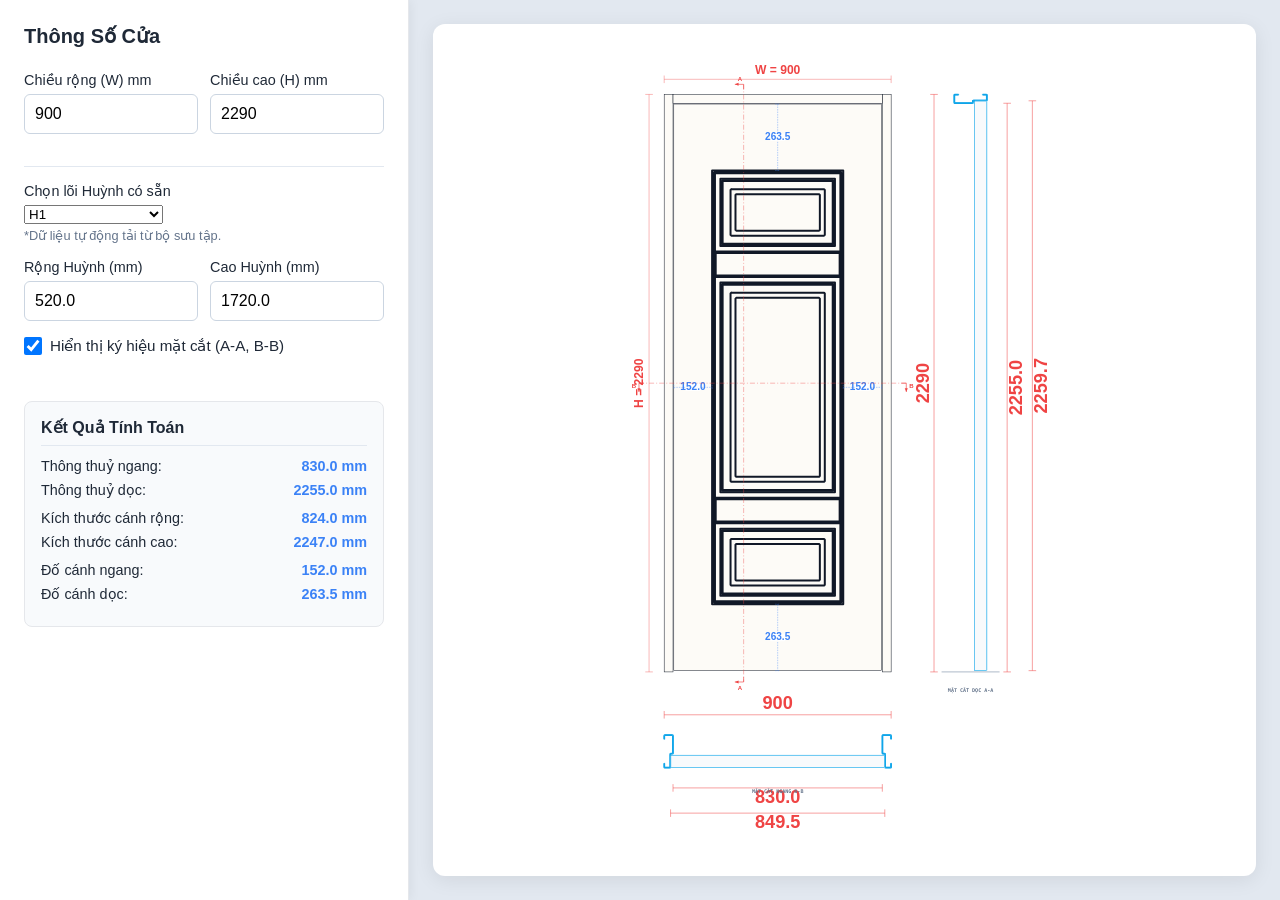
==== commit cae3382e: "Increase font size to 72 and space out dim lines" ====
--- a/index.html
+++ b/index.html
@@ -523,16 +523,16 @@
             const rW = 12.74; // Độ sâu bậc hèm (rabbet step)
 
             const drawDim = (x1, y1, x2, y2, text, textOffset, vertical = false) => {
-                const tick = 10;
-                let html = `<line x1="${x1}" y1="${y1}" x2="${x2}" y2="${y2}" stroke="#ef4444" stroke-width="1.5" />`;
+                const tick = 15;
+                let html = `<line x1="${x1}" y1="${y1}" x2="${x2}" y2="${y2}" stroke="#ef4444" stroke-width="2" />`;
                 if (vertical) {
-                    html += `<line x1="${x1 - tick}" y1="${y1}" x2="${x1 + tick}" y2="${y1}" stroke="#ef4444" stroke-width="1.5" />`;
-                    html += `<line x1="${x2 - tick}" y1="${y2}" x2="${x2 + tick}" y2="${y2}" stroke="#ef4444" stroke-width="1.5" />`;
-                    html += `<text x="${x1 + textOffset}" y="${(y1 + y2)/2}" text-anchor="middle" dominant-baseline="middle" transform="rotate(-90 ${x1 + textOffset},${(y1 + y2)/2})" fill="#ef4444" font-size="36" font-weight="bold">${text}</text>`;
+                    html += `<line x1="${x1 - tick}" y1="${y1}" x2="${x1 + tick}" y2="${y1}" stroke="#ef4444" stroke-width="2" />`;
+                    html += `<line x1="${x2 - tick}" y1="${y2}" x2="${x2 + tick}" y2="${y2}" stroke="#ef4444" stroke-width="2" />`;
+                    html += `<text x="${x1 + textOffset}" y="${(y1 + y2)/2}" text-anchor="middle" dominant-baseline="middle" transform="rotate(-90 ${x1 + textOffset},${(y1 + y2)/2})" fill="#ef4444" font-size="72" font-weight="bold">${text}</text>`;
                 } else {
-                    html += `<line x1="${x1}" y1="${y1 - tick}" x2="${x1}" y2="${y1 + tick}" stroke="#ef4444" stroke-width="1.5" />`;
-                    html += `<line x1="${x2}" y1="${y2 - tick}" x2="${x2}" y2="${y2 + tick}" stroke="#ef4444" stroke-width="1.5" />`;
-                    html += `<text x="${(x1 + x2)/2}" y="${y1 + textOffset}" text-anchor="middle" dominant-baseline="middle" fill="#ef4444" font-size="36" font-weight="bold">${text}</text>`;
+                    html += `<line x1="${x1}" y1="${y1 - tick}" x2="${x1}" y2="${y1 + tick}" stroke="#ef4444" stroke-width="2" />`;
+                    html += `<line x1="${x2}" y1="${y2 - tick}" x2="${x2}" y2="${y2 + tick}" stroke="#ef4444" stroke-width="2" />`;
+                    html += `<text x="${(x1 + x2)/2}" y="${y1 + textOffset}" text-anchor="middle" dominant-baseline="middle" fill="#ef4444" font-size="72" font-weight="bold">${text}</text>`;
                 }
                 return html;
             };
@@ -579,9 +579,9 @@
             content += getHollowRect(leafX, leafY, leafW, leafD);
 
             // Dim Mặt cắt ngang
-            content += drawDim(startX, startY - 30, startX + W, startY - 30, W, -15);
-            content += drawDim(startX + fW, startY + fD + 30, startX + W - fW, startY + fD + 30, (W - fW*2).toFixed(1), 15); // Thông thuỷ
-            content += drawDim(leafX, leafY + leafD + 60, leafX + leafW, leafY + leafD + 60, leafW.toFixed(1), 15); // Chiều rộng cánh
+            content += drawDim(startX, startY - 80, startX + W, startY - 80, W, -40);
+            content += drawDim(startX + fW, startY + fD + 80, startX + W - fW, startY + fD + 80, (W - fW*2).toFixed(1), 40); // Thông thuỷ
+            content += drawDim(leafX, leafY + leafD + 180, leafX + leafW, leafY + leafD + 180, leafW.toFixed(1), 40); // Chiều rộng cánh
 
             // --- BẢN VẼ MẶT CẮT DỌC (A-A) (Hình chiếu cạnh) ---
             const vStartX = CONSTANTS.paddingX + W + 250;
@@ -600,9 +600,9 @@
             content += `<line x1="${vStartX - 50}" y1="${vStartY + H}" x2="${vStartX + fD + 50}" y2="${vStartY + H}" stroke="#94a3b8" stroke-width="3"/>`;
 
             // Dim Mặt cắt dọc
-            content += drawDim(vStartX - 30, vStartY, vStartX - 30, vStartY + H, H, -15, true);
-            content += drawDim(vStartX + fD + 30, vStartY + fT, vStartX + fD + 30, vStartY + H, (H - fT).toFixed(1), 15, true); // Thông thuỷ
-            content += drawDim(vStartX + fD + 60, vLeafY, vStartX + fD + 60, vLeafY + vLeafH, vLeafH.toFixed(1), 15, true); // Chiều cao cánh
+            content += drawDim(vStartX - 80, vStartY, vStartX - 80, vStartY + H, H, -40, true);
+            content += drawDim(vStartX + fD + 80, vStartY + fT, vStartX + fD + 80, vStartY + H, (H - fT).toFixed(1), 40, true); // Thông thuỷ
+            content += drawDim(vStartX + fD + 180, vLeafY, vStartX + fD + 180, vLeafY + vLeafH, vLeafH.toFixed(1), 40, true); // Chiều cao cánh
 
             // Tiêu đề
             content += `<text x="${startX + W/2}" y="${startY + fD + 100}" text-anchor="middle" font-family="monospace" font-size="20" font-weight="bold" fill="#64748b">MẶT CẮT NGANG B-B</text>`;
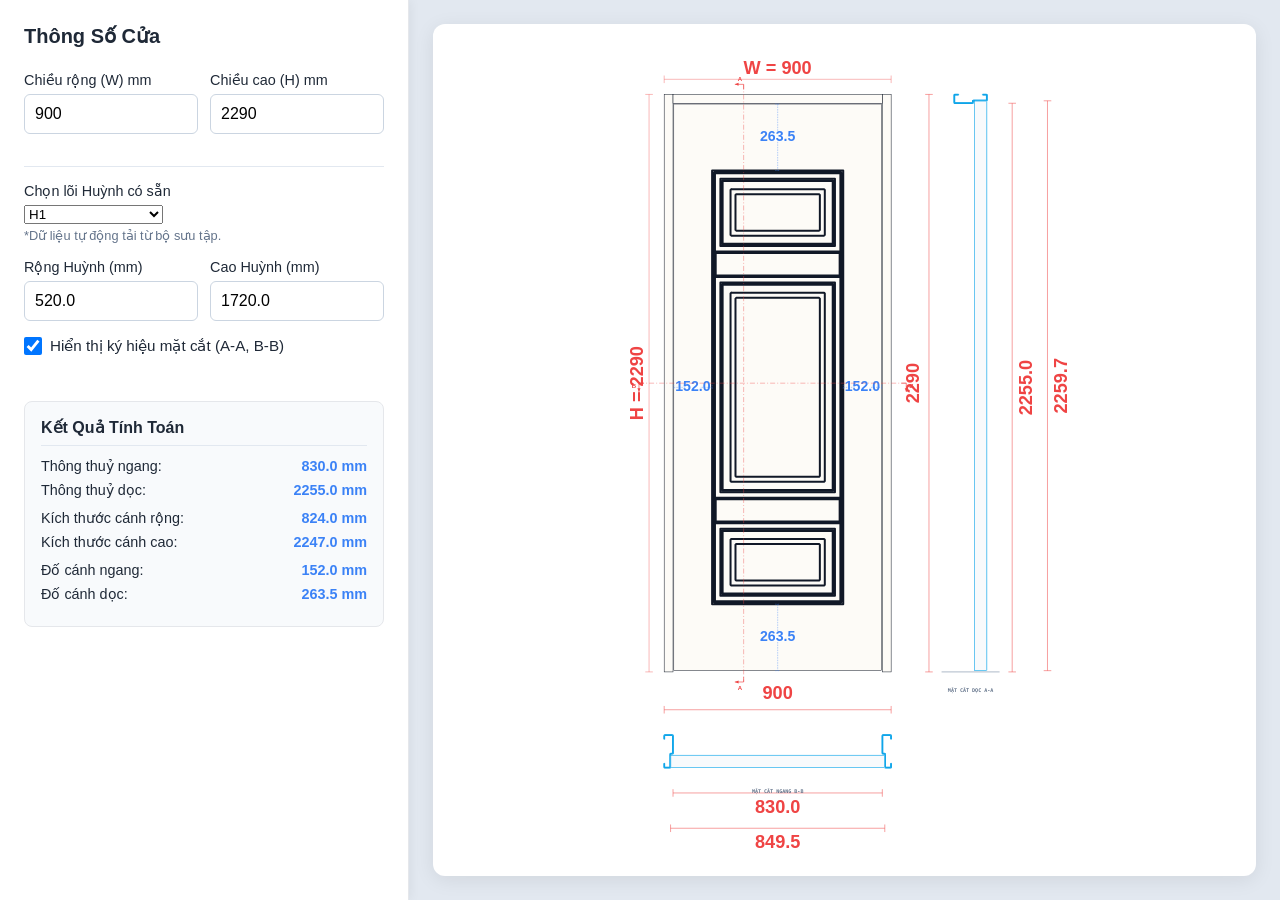
==== commit cf081fe8: "Adjust dim sizes and spacing" ====
--- a/index.html
+++ b/index.html
@@ -579,9 +579,9 @@
             content += getHollowRect(leafX, leafY, leafW, leafD);
 
             // Dim Mặt cắt ngang
-            content += drawDim(startX, startY - 80, startX + W, startY - 80, W, -40);
-            content += drawDim(startX + fW, startY + fD + 80, startX + W - fW, startY + fD + 80, (W - fW*2).toFixed(1), 40); // Thông thuỷ
-            content += drawDim(leafX, leafY + leafD + 180, leafX + leafW, leafY + leafD + 180, leafW.toFixed(1), 40); // Chiều rộng cánh
+            content += drawDim(startX, startY - 100, startX + W, startY - 100, W, -60);
+            content += drawDim(startX + fW, startY + fD + 100, startX + W - fW, startY + fD + 100, (W - fW*2).toFixed(1), 60); // Thông thuỷ
+            content += drawDim(leafX, leafY + leafD + 240, leafX + leafW, leafY + leafD + 240, leafW.toFixed(1), 60); // Chiều rộng cánh
 
             // --- BẢN VẼ MẶT CẮT DỌC (A-A) (Hình chiếu cạnh) ---
             const vStartX = CONSTANTS.paddingX + W + 250;
@@ -600,9 +600,9 @@
             content += `<line x1="${vStartX - 50}" y1="${vStartY + H}" x2="${vStartX + fD + 50}" y2="${vStartY + H}" stroke="#94a3b8" stroke-width="3"/>`;
 
             // Dim Mặt cắt dọc
-            content += drawDim(vStartX - 80, vStartY, vStartX - 80, vStartY + H, H, -40, true);
-            content += drawDim(vStartX + fD + 80, vStartY + fT, vStartX + fD + 80, vStartY + H, (H - fT).toFixed(1), 40, true); // Thông thuỷ
-            content += drawDim(vStartX + fD + 180, vLeafY, vStartX + fD + 180, vLeafY + vLeafH, vLeafH.toFixed(1), 40, true); // Chiều cao cánh
+            content += drawDim(vStartX - 100, vStartY, vStartX - 100, vStartY + H, H, -60, true);
+            content += drawDim(vStartX + fD + 100, vStartY + fT, vStartX + fD + 100, vStartY + H, (H - fT).toFixed(1), 60, true); // Thông thuỷ
+            content += drawDim(vStartX + fD + 240, vLeafY, vStartX + fD + 240, vLeafY + vLeafH, vLeafH.toFixed(1), 60, true); // Chiều cao cánh
 
             // Tiêu đề
             content += `<text x="${startX + W/2}" y="${startY + fD + 100}" text-anchor="middle" font-family="monospace" font-size="20" font-weight="bold" fill="#64748b">MẶT CẮT NGANG B-B</text>`;
--- a/index.css
+++ b/index.css
@@ -181,7 +181,7 @@
 
 .dim-text-red {
     fill: var(--dim-red);
-    font-size: 48px;
+    font-size: 72px;
     font-weight: 600;
     text-anchor: middle;
 }
@@ -195,7 +195,7 @@
 
 .dim-text-blue {
     fill: var(--dim-blue);
-    font-size: 40px;
+    font-size: 56px;
     font-weight: 600;
     text-anchor: middle;
     dominant-baseline: middle;
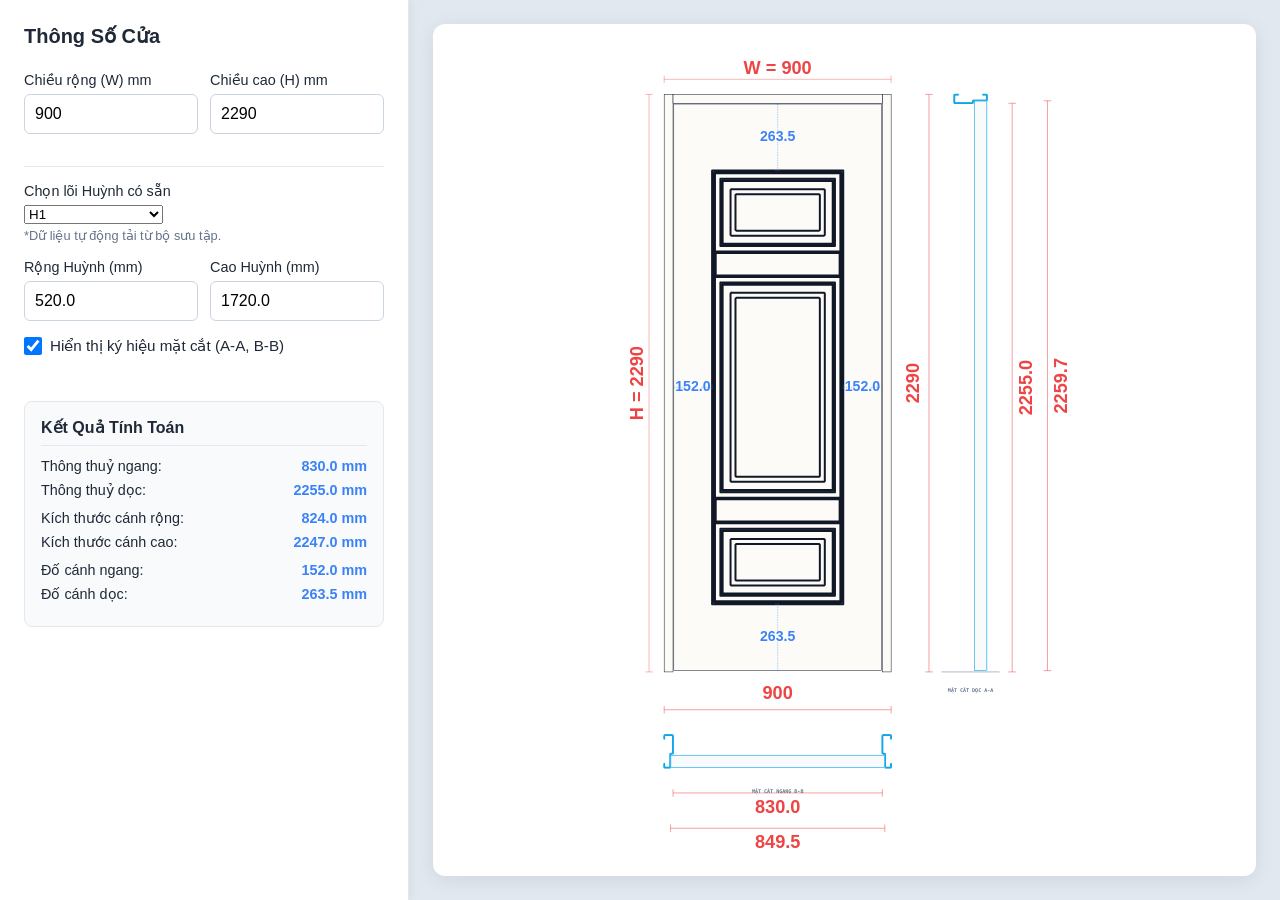
==== commit 28811513: "Hide section cut lines A-A and B-B on main drawing" ====
--- a/index.html
+++ b/index.html
@@ -445,49 +445,7 @@
                     false
                 );
 
-                // TÙY CHỌN VẼ KÝ HIỆU MẶT CẮT (A-A, B-B)
-                const showSections = document.getElementById('showSections') ? document.getElementById('showSections').checked : false;
-                if (showSections) {
-                    const vCutX = startX + W * 0.35; // Cắt dọc ở 35% từ bên trái (cắt qua phần cánh và huỳnh)
-                    const vCutY1 = startY - 40;
-                    const vCutY2 = startY + H + 40;
-                    
-                    const hCutY = startY + H * 0.5; // Cắt ngang chính giữa cửa
-                    const hCutX1 = startX - 100; // Để vượt ra ngoài đường kích thước H (-60)
-                    const hCutX2 = startX + W + 60;
-
-                    content += `
-                        <!-- Dường cắt dọc (A-A) -->
-                        <line class="section-line" x1="${vCutX}" y1="${vCutY1}" x2="${vCutX}" y2="${vCutY2}" />
-                        
-                        <!-- Mũi tên trên (cắt dọc) -->
-                        <line class="section-line-solid" x1="${vCutX}" y1="${vCutY1}" x2="${vCutX}" y2="${vCutY1 + 20}" />
-                        <line class="section-line-solid" x1="${vCutX}" y1="${vCutY1}" x2="${vCutX - 35}" y2="${vCutY1}" />
-                        <polygon class="section-arrow" points="${vCutX-35},${vCutY1} ${vCutX-20},${vCutY1-6} ${vCutX-20},${vCutY1+6}" />
-                        <text class="section-text" x="${vCutX-15}" y="${vCutY1-15}">A</text>
-                        
-                        <!-- Mũi tên dưới (cắt dọc) -->
-                        <line class="section-line-solid" x1="${vCutX}" y1="${vCutY2}" x2="${vCutX}" y2="${vCutY2 - 20}" />
-                        <line class="section-line-solid" x1="${vCutX}" y1="${vCutY2}" x2="${vCutX - 35}" y2="${vCutY2}" />
-                        <polygon class="section-arrow" points="${vCutX-35},${vCutY2} ${vCutX-20},${vCutY2-6} ${vCutX-20},${vCutY2+6}" />
-                        <text class="section-text" x="${vCutX-15}" y="${vCutY2+30}">A</text>
-
-                        <!-- Đường cắt ngang (B-B) -->
-                        <line class="section-line" x1="${hCutX1}" y1="${hCutY}" x2="${hCutX2}" y2="${hCutY}" />
-                        
-                        <!-- Mũi tên trái (cắt ngang) -->
-                        <line class="section-line-solid" x1="${hCutX1}" y1="${hCutY}" x2="${hCutX1 + 20}" y2="${hCutY}" />
-                        <line class="section-line-solid" x1="${hCutX1}" y1="${hCutY}" x2="${hCutX1}" y2="${hCutY + 35}" />
-                        <polygon class="section-arrow" points="${hCutX1},${hCutY+35} ${hCutX1-6},${hCutY+20} ${hCutX1+6},${hCutY+20}" />
-                        <text class="section-text" x="${hCutX1-20}" y="${hCutY+20}">B</text>
-                        
-                        <!-- Mũi tên phải (cắt ngang) -->
-                        <line class="section-line-solid" x1="${hCutX2}" y1="${hCutY}" x2="${hCutX2 - 20}" y2="${hCutY}" />
-                        <line class="section-line-solid" x1="${hCutX2}" y1="${hCutY}" x2="${hCutX2}" y2="${hCutY + 35}" />
-                        <polygon class="section-arrow" points="${hCutX2},${hCutY+35} ${hCutX2-6},${hCutY+20} ${hCutX2+6},${hCutY+20}" />
-                        <text class="section-text" x="${hCutX2+20}" y="${hCutY+20}">B</text>
-                    `;
-                }
+                // TÙY CHỌN VẼ KÝ HIỆU MẶT CẮT (A-A, B-B) ĐÃ BỊ ẨN THEO YÊU CẦU
             
             // Vẽ thêm 2 mặt cắt bên cạnh và bên dưới
             content += drawSections(W, H);
